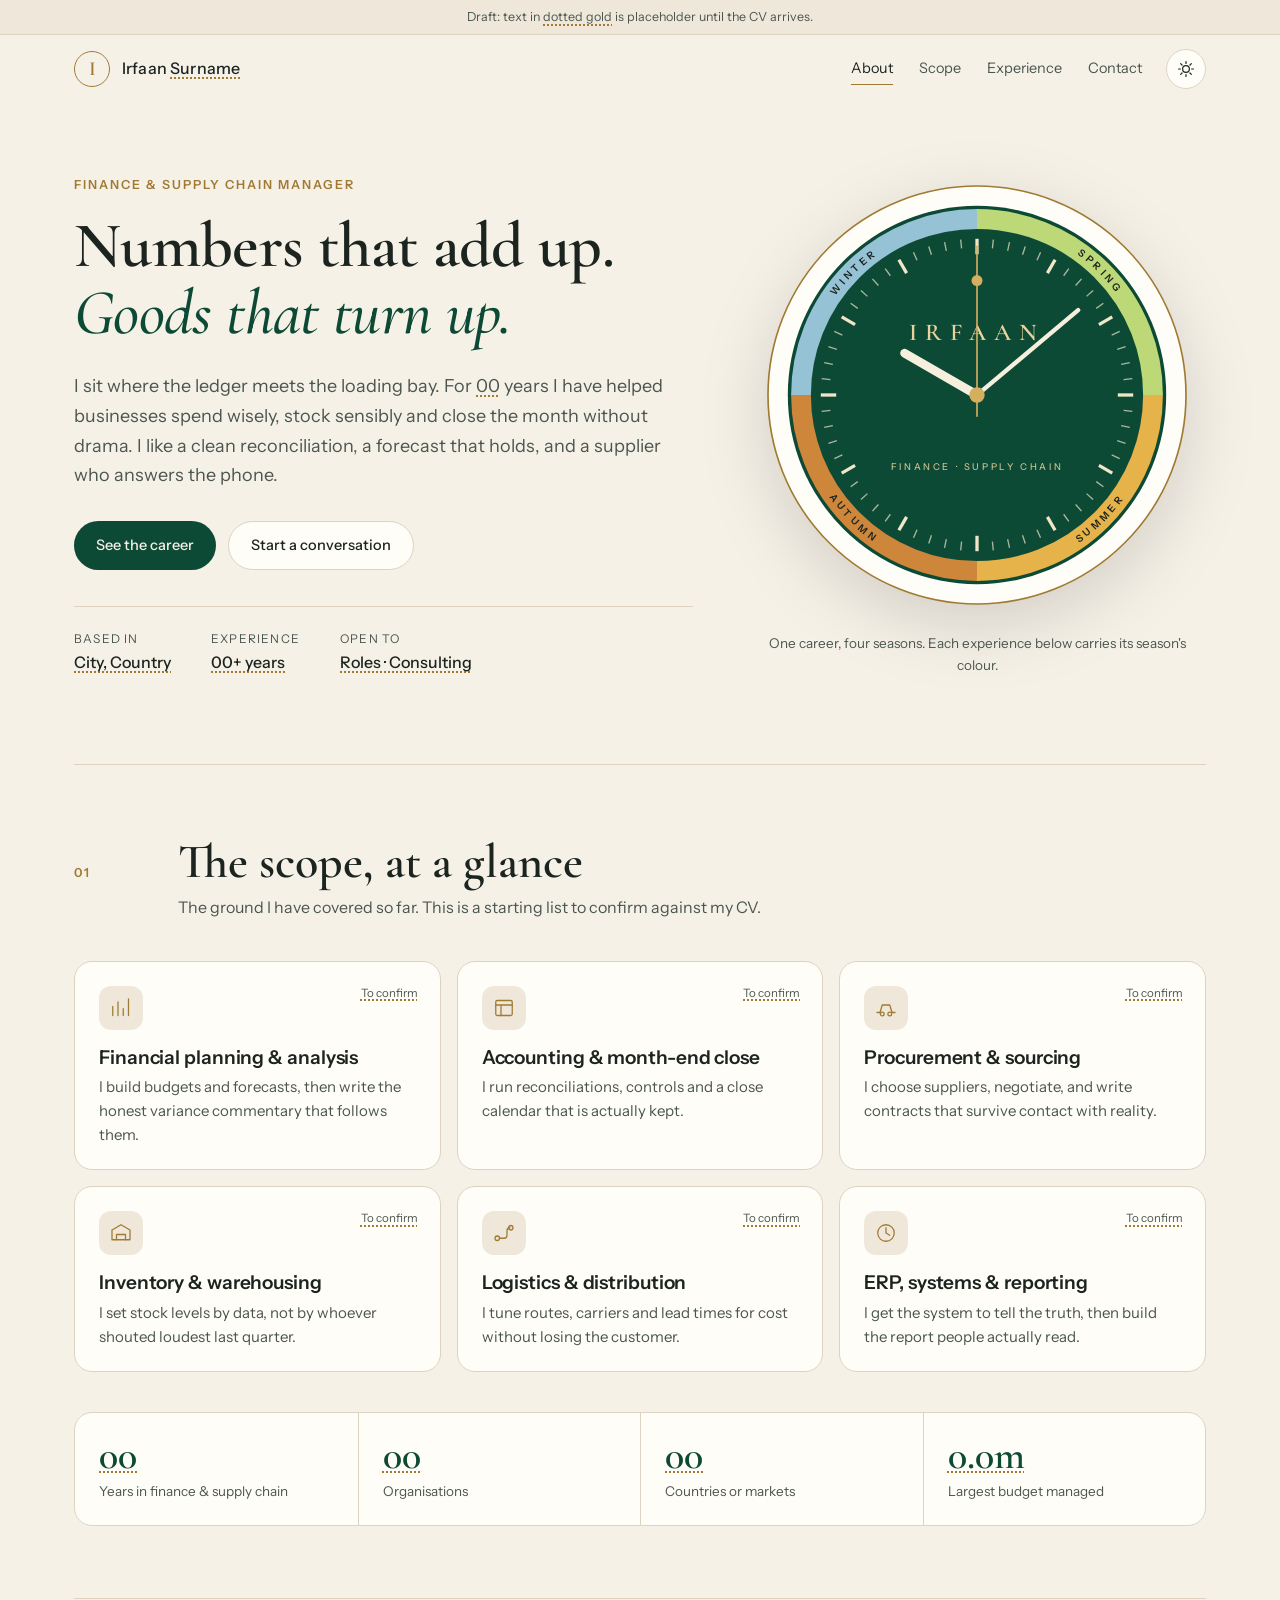
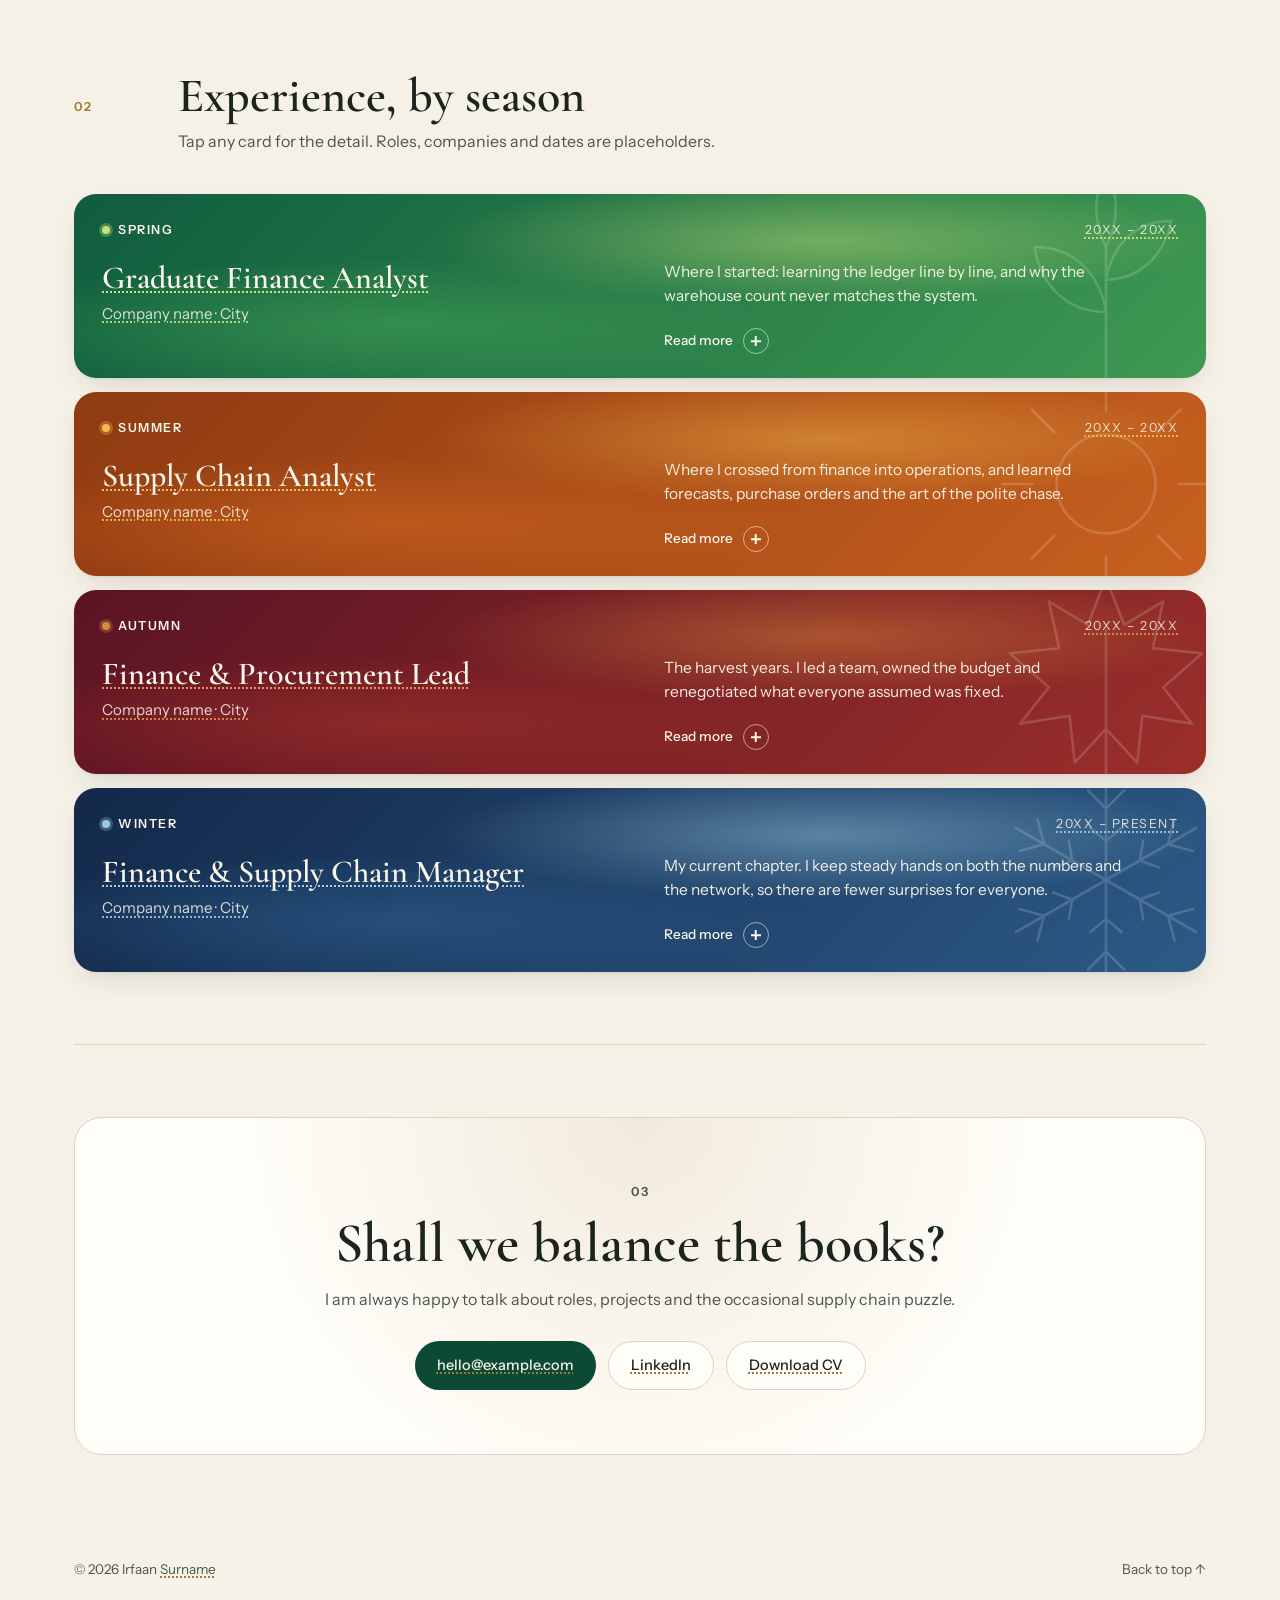
==== index.html @ 520edc2a "Add first design of the portfolio site Static About Me page with a seasonal dial, scope grid, expand" ====
<!doctype html>
<html lang="en">
<head>
  <meta charset="utf-8">
  <meta name="viewport" content="width=device-width, initial-scale=1">
  <title>Irfaan · Finance &amp; Supply Chain</title>
  <meta name="description" content="Irfaan, Finance and Supply Chain Manager. Career, scope and selected experience.">
  <link rel="icon" href="assets/favicon.svg" type="image/svg+xml">
  <link rel="preconnect" href="https://fonts.googleapis.com">
  <link rel="preconnect" href="https://fonts.gstatic.com" crossorigin>
  <link href="https://fonts.googleapis.com/css2?family=Cormorant+Garamond:ital,wght@0,500;0,600;1,500&family=Instrument+Sans:wght@400;500;600&display=swap" rel="stylesheet">
  <link rel="stylesheet" href="styles.css">
  <script>
    // Set theme before paint to avoid a flash.
    (function () {
      try {
        var t = localStorage.getItem('theme');
        if (t === 'light' || t === 'dark') document.documentElement.setAttribute('data-theme', t);
      } catch (e) {}
    })();
  </script>
</head>
<body>
  <div class="draft-bar" role="note">
    Draft: text in <mark class="ph">dotted gold</mark> is placeholder until the CV arrives.
  </div>

  <header class="site-header">
    <a class="monogram" href="#top" aria-label="Back to top">
      <span class="monogram-mark">I</span>
      <span class="monogram-name">Irfaan <mark class="ph">Surname</mark></span>
    </a>
    <nav class="nav" aria-label="Sections">
      <a href="#about">About</a>
      <a href="#scope">Scope</a>
      <a href="#experience">Experience</a>
      <a href="#contact">Contact</a>
    </nav>
    <button class="theme-toggle" type="button" aria-label="Switch colour theme">
      <svg class="icon-sun" viewBox="0 0 24 24" aria-hidden="true"><circle cx="12" cy="12" r="4.5"/><g stroke-linecap="round"><path d="M12 2v2.5M12 19.5V22M2 12h2.5M19.5 12H22M4.9 4.9l1.8 1.8M17.3 17.3l1.8 1.8M4.9 19.1l1.8-1.8M17.3 6.7l1.8-1.8"/></g></svg>
      <svg class="icon-moon" viewBox="0 0 24 24" aria-hidden="true"><path d="M20 14.5A8 8 0 0 1 9.5 4a8 8 0 1 0 10.5 10.5Z"/></svg>
    </button>
  </header>

  <main id="top">
    <!-- ABOUT -->
    <section class="hero" id="about">
      <div class="hero-copy reveal">
        <p class="eyebrow">Finance &amp; Supply Chain Manager</p>
        <h1 class="display">Numbers that add up.<br><em>Goods that turn up.</em></h1>

        <p class="lede">
          I sit where the ledger meets the loading bay. For <mark class="ph">00</mark> years I have
          helped businesses spend wisely, stock sensibly and close the month without drama.
          I like a clean reconciliation, a forecast that holds, and a supplier who answers the phone.
        </p>

        <div class="hero-actions">
          <a class="btn btn-solid" href="#experience">See the career</a>
          <a class="btn btn-line" href="#contact">Start a conversation</a>
        </div>

        <dl class="facts">
          <div><dt>Based in</dt><dd><mark class="ph">City, Country</mark></dd></div>
          <div><dt>Experience</dt><dd><mark class="ph">00+ years</mark></dd></div>
          <div><dt>Open to</dt><dd><mark class="ph">Roles · Consulting</mark></dd></div>
        </dl>
      </div>

      <figure class="dial reveal" aria-label="A career in four seasons">
        <svg viewBox="0 0 400 400" role="img" aria-hidden="true">
          <defs>
            <path id="ring-top" d="M40,200 A160,160 0 0 1 360,200"/>
            <path id="ring-bottom" d="M40,200 A160,160 0 0 0 360,200"/>
          </defs>
          <circle class="dial-bezel" cx="200" cy="200" r="190"/>
          <circle class="dial-face" cx="200" cy="200" r="172"/>
          <!-- seasonal arcs -->
          <path class="arc arc-spring" d="M200 40 A160 160 0 0 1 360 200"/>
          <path class="arc arc-summer" d="M360 200 A160 160 0 0 1 200 360"/>
          <path class="arc arc-autumn" d="M200 360 A160 160 0 0 1 40 200"/>
          <path class="arc arc-winter" d="M40 200 A160 160 0 0 1 200 40"/>
          <g class="ticks"></g>
          <text class="dial-word" dy="3"><textPath href="#ring-top" startOffset="25%" text-anchor="middle">WINTER</textPath></text>
          <text class="dial-word" dy="3"><textPath href="#ring-top" startOffset="75%" text-anchor="middle">SPRING</textPath></text>
          <text class="dial-word" dy="3"><textPath href="#ring-bottom" startOffset="25%" text-anchor="middle">AUTUMN</textPath></text>
          <text class="dial-word" dy="3"><textPath href="#ring-bottom" startOffset="75%" text-anchor="middle">SUMMER</textPath></text>
          <text class="dial-brand" x="200" y="150" text-anchor="middle">IRFAAN</text>
          <text class="dial-sub" x="200" y="268" text-anchor="middle">FINANCE · SUPPLY CHAIN</text>
          <g class="hand hand-hour"><rect x="196" y="120" width="8" height="86" rx="4"/></g>
          <g class="hand hand-minute"><rect x="198" y="78" width="4" height="128" rx="2"/></g>
          <g class="hand hand-second"><rect x="199.25" y="64" width="1.5" height="156" rx=".75"/><circle cx="200" cy="96" r="5"/></g>
          <circle class="dial-pin" cx="200" cy="200" r="7"/>
        </svg>
        <figcaption>One career, four seasons. Each experience below carries its season's colour.</figcaption>
      </figure>
    </section>

    <!-- SCOPE -->
    <section class="section" id="scope">
      <header class="section-head reveal">
        <p class="section-num">01</p>
        <h2>The scope, at a glance</h2>
        <p class="section-note">The ground I have covered so far. This is a starting list to confirm against my CV.</p>
      </header>

      <ul class="scope-grid">
        <li class="scope reveal">
          <span class="scope-icon" aria-hidden="true">
            <svg viewBox="0 0 32 32"><path d="M5 26V14M12 26V8M19 26v-9M26 26V4"/></svg>
          </span>
          <h3>Financial planning &amp; analysis</h3>
          <p>I build budgets and forecasts, then write the honest variance commentary that follows them.</p>
          <span class="scope-tag"><mark class="ph">To confirm</mark></span>
        </li>
        <li class="scope reveal">
          <span class="scope-icon" aria-hidden="true">
            <svg viewBox="0 0 32 32"><rect x="5" y="6" width="22" height="20" rx="2"/><path d="M5 12h22M12 12v14"/></svg>
          </span>
          <h3>Accounting &amp; month-end close</h3>
          <p>I run reconciliations, controls and a close calendar that is actually kept.</p>
          <span class="scope-tag"><mark class="ph">To confirm</mark></span>
        </li>
        <li class="scope reveal">
          <span class="scope-icon" aria-hidden="true">
            <svg viewBox="0 0 32 32"><path d="M4 22h4l3-10h10l3 10h4"/><circle cx="11" cy="24" r="2.5"/><circle cx="21" cy="24" r="2.5"/></svg>
          </span>
          <h3>Procurement &amp; sourcing</h3>
          <p>I choose suppliers, negotiate, and write contracts that survive contact with reality.</p>
          <span class="scope-tag"><mark class="ph">To confirm</mark></span>
        </li>
        <li class="scope reveal">
          <span class="scope-icon" aria-hidden="true">
            <svg viewBox="0 0 32 32"><path d="M4 12l12-7 12 7v13H4z"/><path d="M10 25v-7h12v7"/></svg>
          </span>
          <h3>Inventory &amp; warehousing</h3>
          <p>I set stock levels by data, not by whoever shouted loudest last quarter.</p>
          <span class="scope-tag"><mark class="ph">To confirm</mark></span>
        </li>
        <li class="scope reveal">
          <span class="scope-icon" aria-hidden="true">
            <svg viewBox="0 0 32 32"><circle cx="7" cy="23" r="3"/><circle cx="25" cy="9" r="3"/><path d="M10 23h6a4 4 0 0 0 4-4v-6a4 4 0 0 1 4-4"/></svg>
          </span>
          <h3>Logistics &amp; distribution</h3>
          <p>I tune routes, carriers and lead times for cost without losing the customer.</p>
          <span class="scope-tag"><mark class="ph">To confirm</mark></span>
        </li>
        <li class="scope reveal">
          <span class="scope-icon" aria-hidden="true">
            <svg viewBox="0 0 32 32"><circle cx="16" cy="16" r="11"/><path d="M16 9v7l5 3"/></svg>
          </span>
          <h3>ERP, systems &amp; reporting</h3>
          <p>I get the system to tell the truth, then build the report people actually read.</p>
          <span class="scope-tag"><mark class="ph">To confirm</mark></span>
        </li>
      </ul>

      <dl class="tally reveal">
        <div><dt><mark class="ph">00</mark></dt><dd>Years in finance &amp; supply chain</dd></div>
        <div><dt><mark class="ph">00</mark></dt><dd>Organisations</dd></div>
        <div><dt><mark class="ph">00</mark></dt><dd>Countries or markets</dd></div>
        <div><dt><mark class="ph">0.0m</mark></dt><dd>Largest budget managed</dd></div>
      </dl>
    </section>

    <!-- EXPERIENCE -->
    <section class="section" id="experience">
      <header class="section-head reveal">
        <p class="section-num">02</p>
        <h2>Experience, by season</h2>
        <p class="section-note">Tap any card for the detail. Roles, companies and dates are placeholders.</p>
      </header>

      <div class="exp-grid">

        <article class="exp reveal" data-season="spring">
          <button class="exp-toggle" type="button" aria-expanded="false" aria-controls="exp-1-detail">
            <span class="exp-meta"><span class="exp-season">Spring</span><span class="exp-dates"><mark class="ph">20XX – 20XX</mark></span></span>
            <span class="exp-role"><mark class="ph">Graduate Finance Analyst</mark></span>
            <span class="exp-org"><mark class="ph">Company name · City</mark></span>
            <span class="exp-summary">Where I started: learning the ledger line by line, and why the warehouse count never matches the system.</span>
            <span class="exp-more" aria-hidden="true"><span class="exp-more-text">Read more</span><span class="plus"></span></span>
          </button>
          <div class="exp-detail" id="exp-1-detail" role="region">
            <div class="exp-detail-inner">
              <div class="exp-cols">
                <div>
                  <h4>What the role covered</h4>
                  <ul>
                    <li><mark class="ph">Responsibility one, in a single clear line.</mark></li>
                    <li><mark class="ph">Responsibility two, in a single clear line.</mark></li>
                    <li><mark class="ph">Responsibility three, in a single clear line.</mark></li>
                  </ul>
                </div>
                <div>
                  <h4>What changed because of it</h4>
                  <ul class="results">
                    <li><strong><mark class="ph">00%</mark></strong> <mark class="ph">measurable result</mark></li>
                    <li><strong><mark class="ph">0 days</mark></strong> <mark class="ph">measurable result</mark></li>
                  </ul>
                </div>
              </div>
              <p class="exp-tools"><span>Tools</span> <mark class="ph">Excel · ERP · …</mark></p>
            </div>
          </div>
        </article>

        <article class="exp reveal" data-season="summer">
          <button class="exp-toggle" type="button" aria-expanded="false" aria-controls="exp-2-detail">
            <span class="exp-meta"><span class="exp-season">Summer</span><span class="exp-dates"><mark class="ph">20XX – 20XX</mark></span></span>
            <span class="exp-role"><mark class="ph">Supply Chain Analyst</mark></span>
            <span class="exp-org"><mark class="ph">Company name · City</mark></span>
            <span class="exp-summary">Where I crossed from finance into operations, and learned forecasts, purchase orders and the art of the polite chase.</span>
            <span class="exp-more" aria-hidden="true"><span class="exp-more-text">Read more</span><span class="plus"></span></span>
          </button>
          <div class="exp-detail" id="exp-2-detail" role="region">
            <div class="exp-detail-inner">
              <div class="exp-cols">
                <div>
                  <h4>What the role covered</h4>
                  <ul>
                    <li><mark class="ph">Responsibility one, in a single clear line.</mark></li>
                    <li><mark class="ph">Responsibility two, in a single clear line.</mark></li>
                    <li><mark class="ph">Responsibility three, in a single clear line.</mark></li>
                  </ul>
                </div>
                <div>
                  <h4>What changed because of it</h4>
                  <ul class="results">
                    <li><strong><mark class="ph">00%</mark></strong> <mark class="ph">measurable result</mark></li>
                    <li><strong><mark class="ph">0.0m</mark></strong> <mark class="ph">measurable result</mark></li>
                  </ul>
                </div>
              </div>
              <p class="exp-tools"><span>Tools</span> <mark class="ph">ERP · Planning tool · …</mark></p>
            </div>
          </div>
        </article>

        <article class="exp reveal" data-season="autumn">
          <button class="exp-toggle" type="button" aria-expanded="false" aria-controls="exp-3-detail">
            <span class="exp-meta"><span class="exp-season">Autumn</span><span class="exp-dates"><mark class="ph">20XX – 20XX</mark></span></span>
            <span class="exp-role"><mark class="ph">Finance &amp; Procurement Lead</mark></span>
            <span class="exp-org"><mark class="ph">Company name · City</mark></span>
            <span class="exp-summary">The harvest years. I led a team, owned the budget and renegotiated what everyone assumed was fixed.</span>
            <span class="exp-more" aria-hidden="true"><span class="exp-more-text">Read more</span><span class="plus"></span></span>
          </button>
          <div class="exp-detail" id="exp-3-detail" role="region">
            <div class="exp-detail-inner">
              <div class="exp-cols">
                <div>
                  <h4>What the role covered</h4>
                  <ul>
                    <li><mark class="ph">Responsibility one, in a single clear line.</mark></li>
                    <li><mark class="ph">Responsibility two, in a single clear line.</mark></li>
                    <li><mark class="ph">Responsibility three, in a single clear line.</mark></li>
                  </ul>
                </div>
                <div>
                  <h4>What changed because of it</h4>
                  <ul class="results">
                    <li><strong><mark class="ph">00%</mark></strong> <mark class="ph">measurable result</mark></li>
                    <li><strong><mark class="ph">00</mark></strong> <mark class="ph">measurable result</mark></li>
                  </ul>
                </div>
              </div>
              <p class="exp-tools"><span>Tools</span> <mark class="ph">ERP · BI tool · …</mark></p>
            </div>
          </div>
        </article>

        <article class="exp reveal" data-season="winter">
          <button class="exp-toggle" type="button" aria-expanded="false" aria-controls="exp-4-detail">
            <span class="exp-meta"><span class="exp-season">Winter</span><span class="exp-dates"><mark class="ph">20XX – Present</mark></span></span>
            <span class="exp-role"><mark class="ph">Finance &amp; Supply Chain Manager</mark></span>
            <span class="exp-org"><mark class="ph">Company name · City</mark></span>
            <span class="exp-summary">My current chapter. I keep steady hands on both the numbers and the network, so there are fewer surprises for everyone.</span>
            <span class="exp-more" aria-hidden="true"><span class="exp-more-text">Read more</span><span class="plus"></span></span>
          </button>
          <div class="exp-detail" id="exp-4-detail" role="region">
            <div class="exp-detail-inner">
              <div class="exp-cols">
                <div>
                  <h4>What the role covers</h4>
                  <ul>
                    <li><mark class="ph">Responsibility one, in a single clear line.</mark></li>
                    <li><mark class="ph">Responsibility two, in a single clear line.</mark></li>
                    <li><mark class="ph">Responsibility three, in a single clear line.</mark></li>
                  </ul>
                </div>
                <div>
                  <h4>What has changed so far</h4>
                  <ul class="results">
                    <li><strong><mark class="ph">00%</mark></strong> <mark class="ph">measurable result</mark></li>
                    <li><strong><mark class="ph">0.0m</mark></strong> <mark class="ph">measurable result</mark></li>
                  </ul>
                </div>
              </div>
              <p class="exp-tools"><span>Tools</span> <mark class="ph">ERP · Planning · BI · …</mark></p>
            </div>
          </div>
        </article>

      </div>
    </section>

    <!-- CONTACT -->
    <section class="section contact" id="contact">
      <div class="contact-card reveal">
        <p class="section-num">03</p>
        <h2>Shall we balance the books?</h2>
        <p>I am always happy to talk about roles, projects and the occasional supply chain puzzle.</p>
        <div class="contact-links">
          <a class="btn btn-solid" href="mailto:hello@example.com"><mark class="ph">hello@example.com</mark></a>
          <a class="btn btn-line" href="#" rel="noopener"><mark class="ph">LinkedIn</mark></a>
          <a class="btn btn-line" href="#"><mark class="ph">Download CV</mark></a>
        </div>
      </div>
    </section>
  </main>

  <footer class="site-footer">
    <span>© <span id="year">2026</span> Irfaan <mark class="ph">Surname</mark></span>
    <a href="#top">Back to top ↑</a>
  </footer>

  <script src="script.js" defer></script>
</body>
</html>
---- styles.css ----
/* ==========================================================
   Palette: crown green, champagne gold, ivory, charcoal.
   Seasonal accents carry each experience card.
   ========================================================== */
:root {
  --bg: #f6f1e7;
  --bg-2: #efe8da;
  --surface: #fffdf8;
  --ink: #1c2420;
  --ink-soft: #4b5650;
  --line: #ddd3c0;
  --green: #0c4a36;
  --green-ink: #f6f1e7;
  --gold: #a07a32;
  --gold-soft: #e7d6a8;
  --ph: #a07a32;
  --shadow: 0 1px 2px rgba(28, 36, 32, .06), 0 12px 32px -12px rgba(28, 36, 32, .18);

  --spring-a: #0f5c3f; --spring-b: #3f9a52; --spring-c: #c7e07a;
  --summer-a: #8f3a12; --summer-b: #c8611f; --summer-c: #f2b84b;
  --autumn-a: #5a1424; --autumn-b: #9b2f2a; --autumn-c: #d98a3a;
  --winter-a: #13284a; --winter-b: #2c5a86; --winter-c: #9cc9de;

  --serif: "Cormorant Garamond", "Iowan Old Style", Georgia, serif;
  --sans: "Instrument Sans", "Segoe UI", system-ui, sans-serif;
  --radius: 18px;
  --wrap: 1180px;
  color-scheme: light;
}

@media (prefers-color-scheme: dark) {
  :root:not([data-theme="light"]) {
    --bg: #0d1411; --bg-2: #121b17; --surface: #16211c;
    --ink: #ece5d5; --ink-soft: #a9b2a9; --line: #2a3832;
    --green: #c9a45c; --green-ink: #0d1411;
    --gold: #d2b06a; --gold-soft: #3a3322; --ph: #d2b06a;
    --shadow: 0 1px 2px rgba(0,0,0,.3), 0 18px 40px -16px rgba(0,0,0,.6);
    color-scheme: dark;
  }
}
:root[data-theme="dark"] {
  --bg: #0d1411; --bg-2: #121b17; --surface: #16211c;
  --ink: #ece5d5; --ink-soft: #a9b2a9; --line: #2a3832;
  --green: #c9a45c; --green-ink: #0d1411;
  --gold: #d2b06a; --gold-soft: #3a3322; --ph: #d2b06a;
  --shadow: 0 1px 2px rgba(0,0,0,.3), 0 18px 40px -16px rgba(0,0,0,.6);
  color-scheme: dark;
}

/* ---------- base ---------- */
*, *::before, *::after { box-sizing: border-box; }
html { scroll-behavior: smooth; scroll-padding-top: 84px; }
body {
  margin: 0;
  background: var(--bg);
  color: var(--ink);
  font: 400 16px/1.6 var(--sans);
  -webkit-font-smoothing: antialiased;
  transition: background-color .4s ease, color .4s ease;
}
h1, h2, h3, h4 { margin: 0; font-weight: 600; }
p { margin: 0; }
a { color: inherit; }
ul { margin: 0; padding: 0; list-style: none; }
img, svg { display: block; }
button { font: inherit; color: inherit; }
:focus-visible { outline: 2px solid var(--gold); outline-offset: 3px; border-radius: 6px; }

mark.ph {
  background: none;
  color: inherit;
  text-decoration: underline dotted var(--ph);
  text-decoration-thickness: 1.5px;
  text-underline-offset: 3px;
}

.draft-bar {
  font-size: 12.5px;
  text-align: center;
  padding: 7px 16px;
  background: var(--bg-2);
  color: var(--ink-soft);
  border-bottom: 1px solid var(--line);
}

/* ---------- header ---------- */
.site-header {
  position: sticky; top: 0; z-index: 20;
  display: flex; align-items: center; gap: 24px;
  max-width: var(--wrap); margin: 0 auto;
  padding: 14px 24px;
  background: color-mix(in srgb, var(--bg) 86%, transparent);
  backdrop-filter: blur(10px);
  -webkit-backdrop-filter: blur(10px);
}
.monogram { display: flex; align-items: center; gap: 12px; text-decoration: none; margin-right: auto; }
.monogram-mark {
  width: 36px; height: 36px; border-radius: 50%;
  display: grid; place-items: center;
  border: 1px solid var(--gold);
  color: var(--gold);
  font: 600 20px/1 var(--serif);
}
.monogram-name { font-weight: 500; letter-spacing: .01em; }
.nav { display: flex; gap: 26px; font-size: 14.5px; }
.nav a { text-decoration: none; color: var(--ink-soft); position: relative; padding: 4px 0; }
.nav a::after {
  content: ""; position: absolute; left: 0; right: 0; bottom: 0; height: 1px;
  background: var(--gold); transform: scaleX(0); transform-origin: left; transition: transform .3s ease;
}
.nav a:hover { color: var(--ink); }
.nav a:hover::after, .nav a.active::after { transform: scaleX(1); }
.nav a.active { color: var(--ink); }

.theme-toggle {
  width: 40px; height: 40px; border-radius: 50%;
  border: 1px solid var(--line); background: var(--surface);
  display: grid; place-items: center; cursor: pointer;
  transition: border-color .2s;
}
.theme-toggle:hover { border-color: var(--gold); }
.theme-toggle svg { width: 18px; height: 18px; fill: none; stroke: var(--ink); stroke-width: 1.6; }
.theme-toggle .icon-moon { display: none; }
:root[data-theme="dark"] .theme-toggle .icon-sun { display: none; }
:root[data-theme="dark"] .theme-toggle .icon-moon { display: block; }
@media (prefers-color-scheme: dark) {
  :root:not([data-theme="light"]) .theme-toggle .icon-sun { display: none; }
  :root:not([data-theme="light"]) .theme-toggle .icon-moon { display: block; }
}

/* ---------- hero ---------- */
main { max-width: var(--wrap); margin: 0 auto; padding: 0 24px; }
.hero {
  display: grid; grid-template-columns: 1.15fr .85fr; gap: 56px; align-items: center;
  padding: 72px 0 88px;
}
.eyebrow, .section-num {
  font-size: 12.5px; font-weight: 600; letter-spacing: .16em; text-transform: uppercase; color: var(--gold);
}
.display {
  font: 600 clamp(40px, 5vw, 68px)/1.04 var(--serif);
  letter-spacing: -.01em;
  margin: 18px 0 26px;
}
.display em { font-style: italic; font-weight: 500; color: var(--green); }
.lede { font-size: 18px; line-height: 1.65; color: var(--ink-soft); max-width: 56ch; }

.hero-actions { display: flex; flex-wrap: wrap; gap: 12px; margin: 30px 0 36px; }
.btn {
  display: inline-flex; align-items: center; gap: 8px;
  padding: 12px 22px; border-radius: 999px;
  font-size: 14.5px; font-weight: 500; text-decoration: none;
  transition: transform .2s ease, background-color .2s, border-color .2s, color .2s;
}
.btn:hover { transform: translateY(-1px); }
.btn-solid { background: var(--green); color: var(--green-ink); }
.btn-line { border: 1px solid var(--line); background: var(--surface); }
.btn-line:hover { border-color: var(--gold); }

.facts { display: grid; grid-template-columns: repeat(3, auto); justify-content: start; gap: 8px 40px; margin: 0; padding-top: 22px; border-top: 1px solid var(--line); }
.facts dt { font-size: 12px; letter-spacing: .1em; text-transform: uppercase; color: var(--ink-soft); }
.facts dd { margin: 2px 0 0; font-weight: 500; }

/* ---------- the dial ---------- */
.dial { margin: 0; }
.dial svg { width: 100%; max-width: 440px; margin: 0 auto; overflow: visible; }
.dial-bezel { fill: var(--surface); stroke: var(--gold); stroke-width: 1.5; filter: drop-shadow(0 18px 30px rgba(0,0,0,.14)); }
.dial-face { fill: var(--green); }
:root[data-theme="dark"] .dial-face { fill: #0f2a20; }
@media (prefers-color-scheme: dark) { :root:not([data-theme="light"]) .dial-face { fill: #0f2a20; } }
.arc { fill: none; stroke-width: 18; stroke-linecap: butt; opacity: .95; }
.arc-spring { stroke: var(--spring-c); }
.arc-summer { stroke: var(--summer-c); }
.arc-autumn { stroke: var(--autumn-c); }
.arc-winter { stroke: var(--winter-c); }
.ticks line { stroke: #f1e6c8; stroke-width: 1.2; opacity: .7; }
.ticks line.major { stroke-width: 3; opacity: 1; }
.dial-word { fill: #1c2420; font: 600 9px var(--sans); letter-spacing: .34em; }
.dial-brand { fill: #e8d39c; font: 600 22px var(--serif); letter-spacing: .32em; }
.dial-sub { fill: #e8d39c; font: 500 8.5px var(--sans); letter-spacing: .28em; opacity: .85; }
.hand rect { fill: #f6efdd; }
.hand-second rect, .hand-second circle { fill: #d4af5f; }
.dial-pin { fill: #d4af5f; }
.hand { transform-origin: 200px 200px; transform-box: view-box; }
.hand-hour { transform: rotate(-60deg); }
.hand-minute { transform: rotate(50deg); }
.hand-second { animation: sweep 60s linear infinite; }
@keyframes sweep { to { transform: rotate(360deg); } }
.dial figcaption { text-align: center; margin-top: 18px; font-size: 13.5px; color: var(--ink-soft); }

/* ---------- sections ---------- */
.section { padding: 72px 0; border-top: 1px solid var(--line); }
.section-head { display: grid; grid-template-columns: 80px 1fr; gap: 6px 24px; margin-bottom: 40px; align-items: baseline; }
.section-head h2 { font: 600 clamp(32px, 4vw, 48px)/1.08 var(--serif); }
.section-note { grid-column: 2; color: var(--ink-soft); max-width: 60ch; }

/* scope */
.scope-grid { display: grid; grid-template-columns: repeat(3, 1fr); gap: 16px; }
.scope {
  position: relative;
  background: var(--surface); border: 1px solid var(--line); border-radius: var(--radius);
  padding: 24px 24px 22px;
  transition: border-color .25s, transform .25s, box-shadow .25s;
}
.scope:hover { border-color: var(--gold); transform: translateY(-2px); box-shadow: var(--shadow); }
.scope-icon { display: inline-grid; place-items: center; width: 44px; height: 44px; border-radius: 12px; background: var(--bg-2); margin-bottom: 16px; }
.scope-icon svg { width: 24px; height: 24px; fill: none; stroke: var(--gold); stroke-width: 1.7; stroke-linecap: round; stroke-linejoin: round; }
.scope h3 { font: 600 19px/1.25 var(--sans); margin-bottom: 6px; letter-spacing: -.005em; }
.scope p { color: var(--ink-soft); font-size: 15px; }
.scope-tag { position: absolute; top: 22px; right: 22px; font-size: 11.5px; color: var(--ink-soft); }

.tally { display: grid; grid-template-columns: repeat(4, 1fr); margin: 40px 0 0; border: 1px solid var(--line); border-radius: var(--radius); overflow: hidden; background: var(--surface); }
.tally div { padding: 22px 24px; border-left: 1px solid var(--line); }
.tally div:first-child { border-left: 0; }
.tally dt { font: 600 40px/1 var(--serif); color: var(--green); }
.tally dd { margin: 6px 0 0; font-size: 13.5px; color: var(--ink-soft); }

/* ---------- experience cards ---------- */
.exp-grid { display: grid; grid-template-columns: 1fr; gap: 14px; }
.exp {
  --a: var(--spring-a); --b: var(--spring-b); --c: var(--spring-c);
  position: relative; isolation: isolate; overflow: hidden;
  border-radius: 22px;
  color: #fbf6ea;
  background: linear-gradient(135deg, var(--a) 0%, var(--b) 100%);
  box-shadow: var(--shadow);
  transition: transform .35s ease, box-shadow .35s ease;
}
.exp[data-season="summer"] { --a: var(--summer-a); --b: var(--summer-b); --c: var(--summer-c); }
.exp[data-season="autumn"] { --a: var(--autumn-a); --b: var(--autumn-b); --c: var(--autumn-c); }
.exp[data-season="winter"] { --a: var(--winter-a); --b: var(--winter-b); --c: var(--winter-c); }

/* drifting light: slow, low-contrast */
.exp::before {
  content: ""; position: absolute; inset: -40%; z-index: -1;
  background:
    radial-gradient(closest-side, color-mix(in srgb, var(--c) 55%, transparent), transparent 70%) 70% 20% / 55% 55% no-repeat,
    radial-gradient(closest-side, color-mix(in srgb, var(--b) 80%, transparent), transparent 70%) 20% 80% / 60% 60% no-repeat;
  animation: drift 22s ease-in-out infinite alternate;
  opacity: .85;
}
.exp:nth-child(2)::before { animation-duration: 26s; animation-delay: -6s; }
.exp:nth-child(3)::before { animation-duration: 24s; animation-delay: -11s; }
.exp:nth-child(4)::before { animation-duration: 28s; animation-delay: -3s; }
@keyframes drift {
  0%   { transform: translate(0, 0) rotate(0deg); }
  100% { transform: translate(-6%, 5%) rotate(8deg); }
}

/* seasonal motif, very faint */
.exp::after {
  content: ""; position: absolute; right: -30px; top: 50%; margin-top: -130px; width: 260px; height: 260px; z-index: -1;
  background-repeat: no-repeat; background-size: contain; opacity: .16;
  transition: transform .8s ease;
}
.exp[data-season="spring"]::after { background-image: url("assets/motif-spring.svg"); }
.exp[data-season="summer"]::after { background-image: url("assets/motif-summer.svg"); }
.exp[data-season="autumn"]::after { background-image: url("assets/motif-autumn.svg"); }
.exp[data-season="winter"]::after { background-image: url("assets/motif-winter.svg"); }
.exp:hover { transform: translateY(-3px); box-shadow: 0 24px 48px -20px rgba(0,0,0,.4); }
.exp:hover::after { transform: rotate(-8deg) scale(1.05); }

.exp-toggle {
  all: unset; box-sizing: border-box; cursor: pointer;
  display: grid; gap: 6px 48px; width: 100%;
  padding: 26px 28px 24px;
  grid-template-columns: minmax(0, 1fr) minmax(0, 1fr);
  grid-template-areas: "meta meta" "role summary" "org summary" "org more";
  align-items: start;
}
.exp-meta { grid-area: meta; }
.exp-role { grid-area: role; }
.exp-org { grid-area: org; }
.exp-summary { grid-area: summary; }
.exp-more { grid-area: more; }
.exp-toggle:focus-visible { outline: 2px solid #fbf6ea; outline-offset: -6px; border-radius: 18px; }
.exp-meta { display: flex; justify-content: space-between; align-items: center; gap: 12px; font-size: 12.5px; letter-spacing: .12em; text-transform: uppercase; }
.exp-season { display: inline-flex; align-items: center; gap: 8px; font-weight: 600; }
.exp-season::before { content: ""; width: 8px; height: 8px; border-radius: 50%; background: var(--c); box-shadow: 0 0 0 3px color-mix(in srgb, var(--c) 30%, transparent); }
.exp-dates { opacity: .85; }
.exp-role { font: 600 clamp(26px, 2.6vw, 32px)/1.12 var(--serif); margin-top: 14px; }
.exp-org { font-size: 15px; opacity: .85; }
.exp-summary { margin-top: 14px; font-size: 15.5px; line-height: 1.55; max-width: 46ch; opacity: .95; }
.exp mark.ph { text-decoration-color: color-mix(in srgb, var(--c) 90%, white); }
.exp-more { display: inline-flex; align-items: center; gap: 10px; margin-top: 14px; font-size: 13.5px; font-weight: 500; }
.plus { position: relative; width: 26px; height: 26px; border-radius: 50%; border: 1px solid rgba(251,246,234,.55); }
.plus::before, .plus::after { content: ""; position: absolute; left: 50%; top: 50%; width: 10px; height: 1.5px; background: currentColor; transform: translate(-50%, -50%); transition: transform .35s ease; }
.plus::after { transform: translate(-50%, -50%) rotate(90deg); }

.exp-detail { display: grid; grid-template-rows: 0fr; transition: grid-template-rows .45s cubic-bezier(.2,.7,.2,1); }
.exp-detail-inner { overflow: hidden; min-height: 0; padding: 0 28px; }
.exp.open .exp-detail { grid-template-rows: 1fr; }
.exp.open .exp-detail-inner { padding-bottom: 28px; }
.exp.open .plus::after { transform: translate(-50%, -50%) rotate(0deg); }

.exp-cols { display: grid; grid-template-columns: 1fr 1fr; gap: 48px; padding-top: 22px; border-top: 1px solid rgba(251,246,234,.25); }
.exp h4 { font-size: 12px; letter-spacing: .14em; text-transform: uppercase; font-weight: 600; opacity: .8; margin-bottom: 10px; }
.exp-cols ul li { position: relative; padding-left: 18px; margin: 6px 0; font-size: 15px; }
.exp-cols ul li::before { content: ""; position: absolute; left: 0; top: .68em; width: 8px; height: 1.5px; background: var(--c); }
.results li { padding-left: 0 !important; }
.results li::before { display: none; }
.results strong { display: block; font: 600 30px/1.1 var(--serif); }
.exp-tools { margin-top: 20px; font-size: 14px; }
.exp-tools span { font-size: 12px; letter-spacing: .14em; text-transform: uppercase; opacity: .75; margin-right: 8px; }

/* ---------- contact ---------- */
.contact-card {
  text-align: center; padding: 64px 32px; border-radius: 28px;
  background: var(--surface); border: 1px solid var(--line);
  background-image: radial-gradient(circle at 50% 0%, color-mix(in srgb, var(--gold) 14%, transparent), transparent 60%);
}
.contact-card h2 { font: 600 clamp(34px, 4.6vw, 56px)/1.05 var(--serif); margin: 12px 0 14px; }
.contact-card p { color: var(--ink-soft); }
.contact-links { display: flex; flex-wrap: wrap; justify-content: center; gap: 12px; margin-top: 28px; }

.site-footer {
  max-width: var(--wrap); margin: 0 auto; padding: 32px 24px 48px;
  display: flex; justify-content: space-between; gap: 16px;
  font-size: 13.5px; color: var(--ink-soft);
}
.site-footer a { text-decoration: none; }
.site-footer a:hover { color: var(--gold); }

/* ---------- reveal on scroll ---------- */
.js .reveal { opacity: 0; transform: translateY(14px); transition: opacity .7s ease, transform .7s ease; }
.js .reveal.in { opacity: 1; transform: none; }

/* ---------- responsive ---------- */
@media (max-width: 960px) {
  .hero { grid-template-columns: 1fr; gap: 40px; padding: 48px 0 64px; }
  .dial svg { max-width: 340px; }
  .scope-grid { grid-template-columns: repeat(2, 1fr); }
  .tally { grid-template-columns: repeat(2, 1fr); }
  .tally div:nth-child(3) { border-left: 0; }
  .tally div:nth-child(n+3) { border-top: 1px solid var(--line); }
}
@media (max-width: 720px) {
  .display { text-wrap: balance; }
  .nav { display: none; }
  .monogram-name { font-size: 15px; }
  .site-header, main { padding-left: 16px; padding-right: 16px; }
  .section { padding: 56px 0; }
  .section-head { grid-template-columns: 1fr; }
  .section-note { grid-column: 1; }
  .scope-grid, .exp-grid { grid-template-columns: 1fr; }
  .exp-cols { grid-template-columns: 1fr; gap: 20px; }
  .exp-toggle { padding: 22px 20px; grid-template-columns: 1fr; grid-template-areas: "meta" "role" "org" "summary" "more"; }
  .exp-detail-inner { padding: 0 20px; }
  .facts { grid-template-columns: 1fr 1fr; }
  .site-footer { padding-left: 16px; padding-right: 16px; }
}

@media (prefers-reduced-motion: reduce) {
  html { scroll-behavior: auto; }
  *, *::before, *::after { animation: none !important; transition-duration: .01ms !important; }
  .js .reveal { opacity: 1; transform: none; }
}
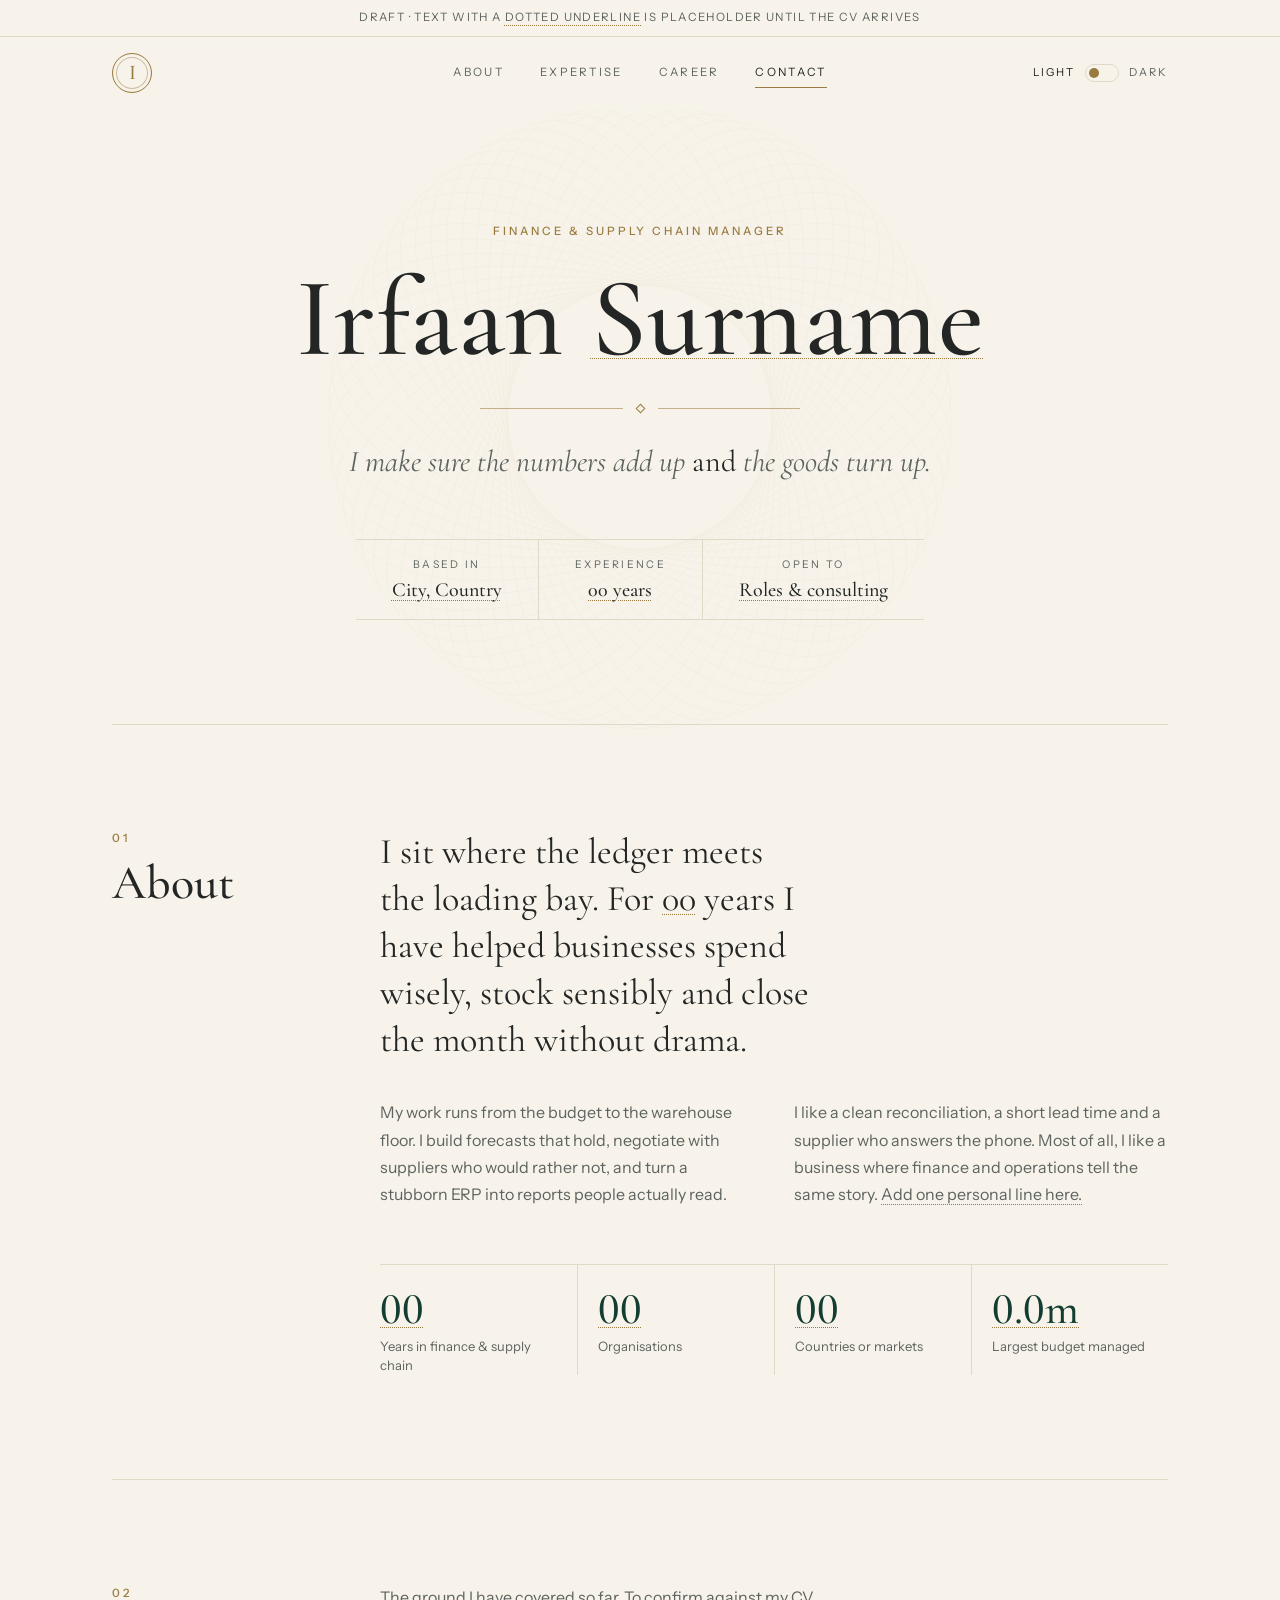
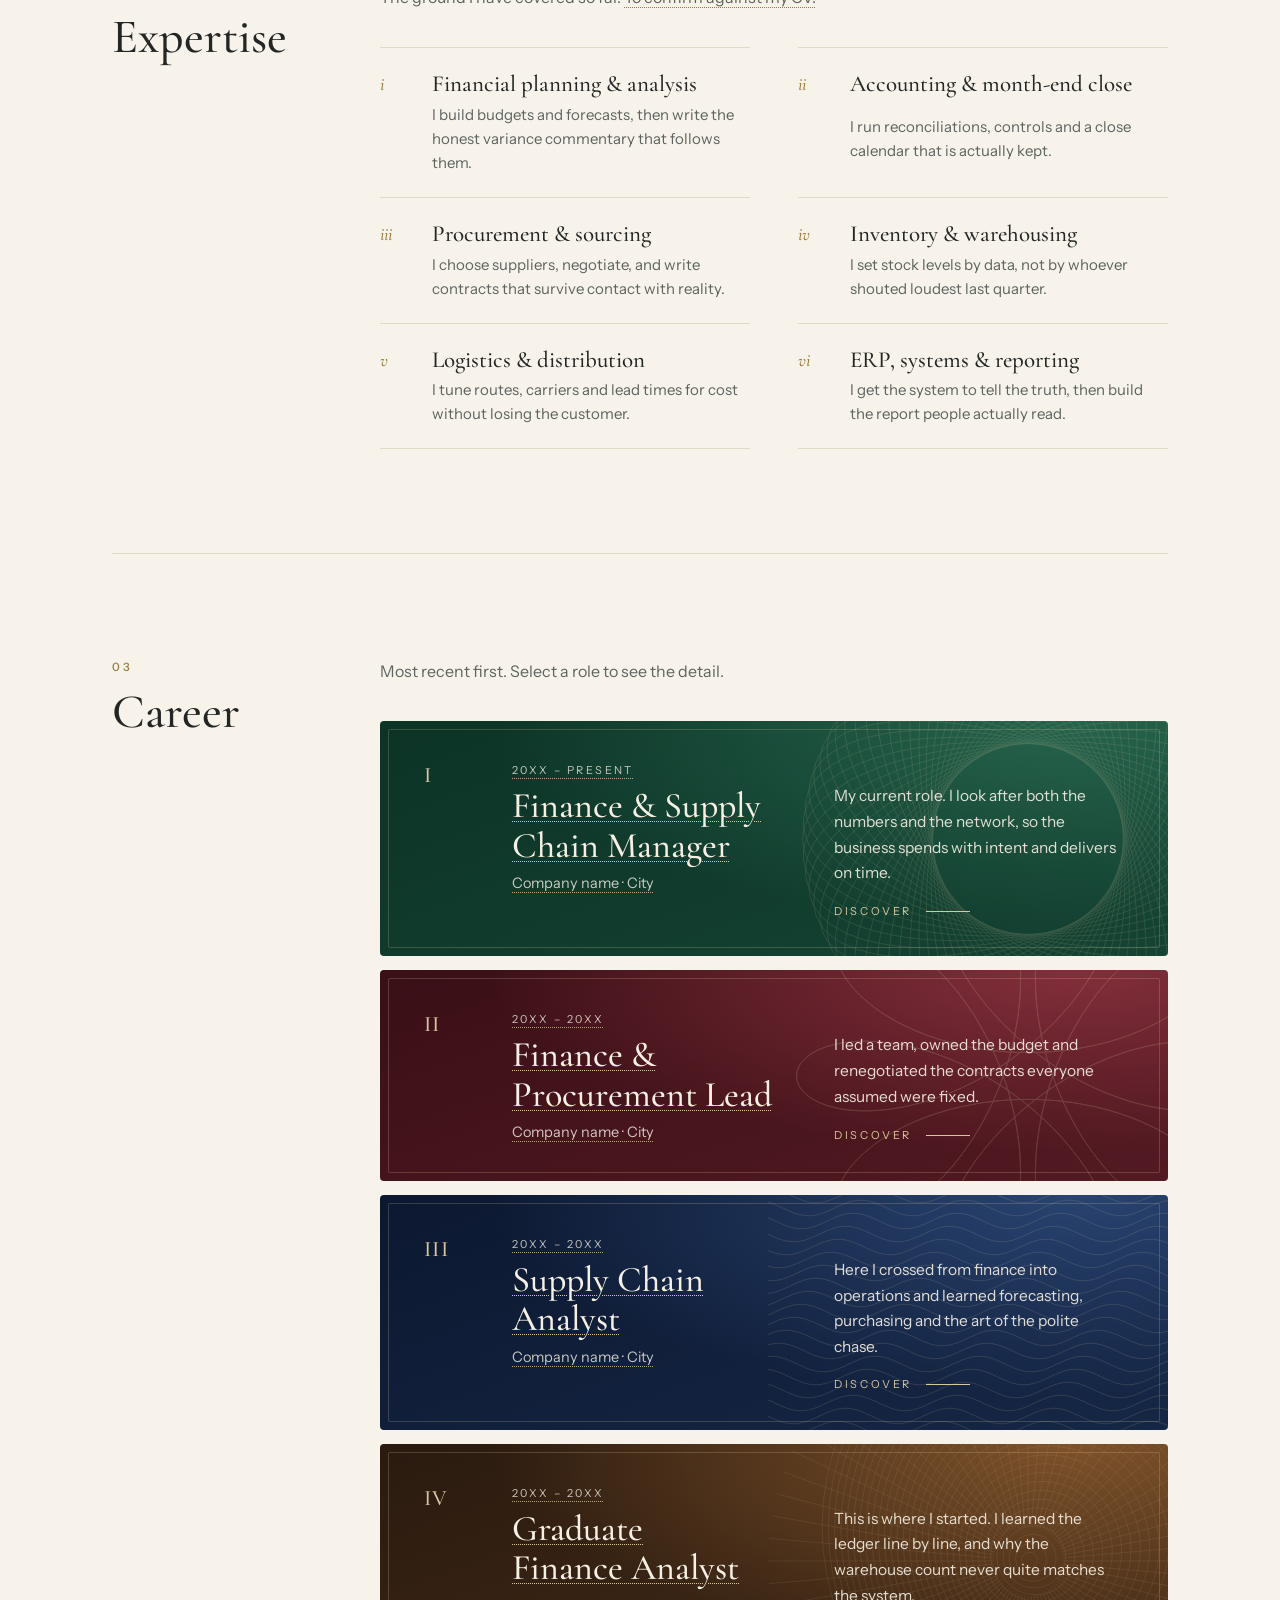
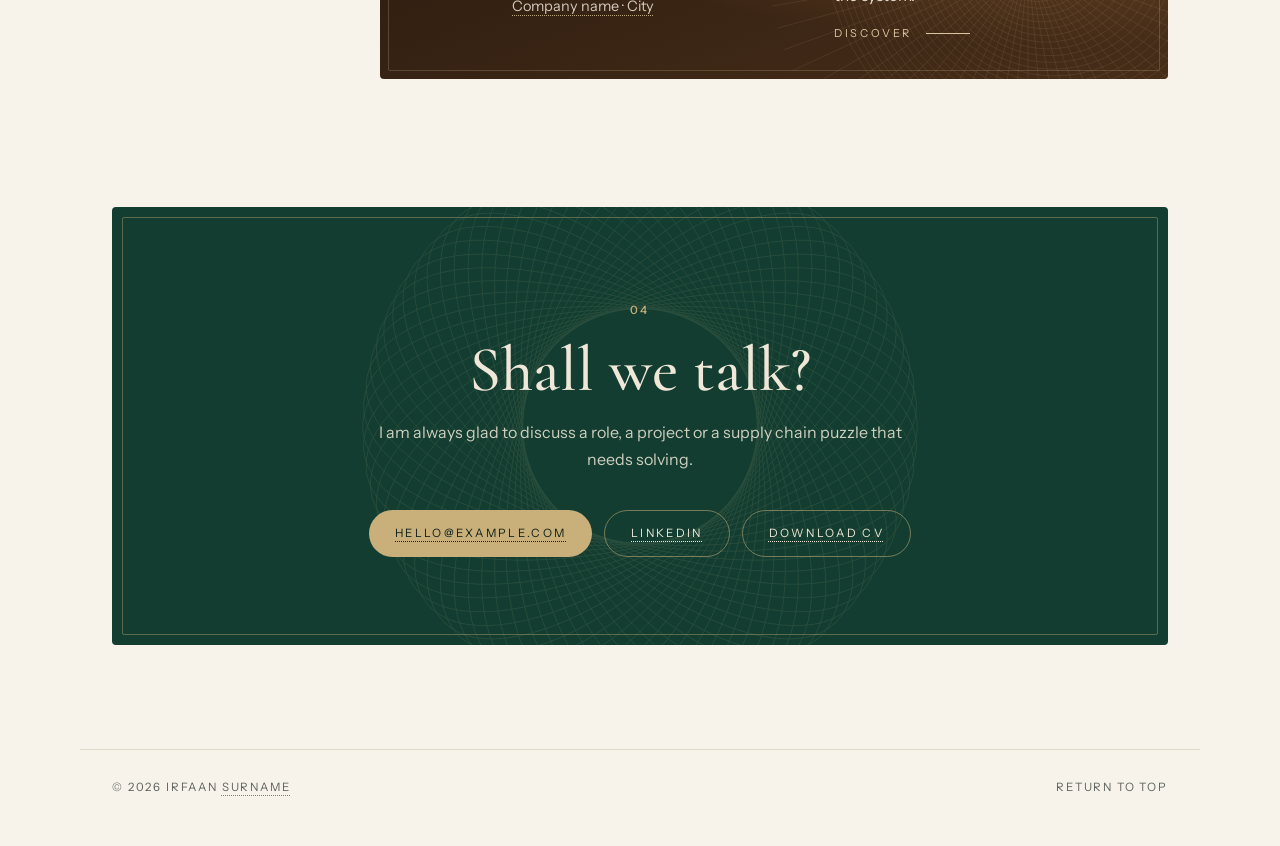
==== commit e3413f24: "Redesign for a quiet luxury hospitality feel Replace the seasonal dial and season cards with a centr" ====
--- a/index.html
+++ b/index.html
@@ -4,14 +4,13 @@
   <meta charset="utf-8">
   <meta name="viewport" content="width=device-width, initial-scale=1">
   <title>Irfaan · Finance &amp; Supply Chain</title>
-  <meta name="description" content="Irfaan, Finance and Supply Chain Manager. Career, scope and selected experience.">
+  <meta name="description" content="Irfaan, Finance and Supply Chain Manager. About, areas of expertise and career.">
   <link rel="icon" href="assets/favicon.svg" type="image/svg+xml">
   <link rel="preconnect" href="https://fonts.googleapis.com">
   <link rel="preconnect" href="https://fonts.gstatic.com" crossorigin>
-  <link href="https://fonts.googleapis.com/css2?family=Cormorant+Garamond:ital,wght@0,500;0,600;1,500&family=Instrument+Sans:wght@400;500;600&display=swap" rel="stylesheet">
+  <link href="https://fonts.googleapis.com/css2?family=Cormorant+Garamond:ital,wght@0,400;0,500;0,600;1,400;1,500&family=Instrument+Sans:wght@400;500;600&display=swap" rel="stylesheet">
   <link rel="stylesheet" href="styles.css">
   <script>
-    // Set theme before paint to avoid a flash.
     (function () {
       try {
         var t = localStorage.getItem('theme');
@@ -22,169 +21,153 @@
 </head>
 <body>
   <div class="draft-bar" role="note">
-    Draft: text in <mark class="ph">dotted gold</mark> is placeholder until the CV arrives.
+    Draft · text with a <mark class="ph">dotted underline</mark> is placeholder until the CV arrives
   </div>
 
   <header class="site-header">
-    <a class="monogram" href="#top" aria-label="Back to top">
-      <span class="monogram-mark">I</span>
-      <span class="monogram-name">Irfaan <mark class="ph">Surname</mark></span>
-    </a>
-    <nav class="nav" aria-label="Sections">
-      <a href="#about">About</a>
-      <a href="#scope">Scope</a>
-      <a href="#experience">Experience</a>
-      <a href="#contact">Contact</a>
-    </nav>
-    <button class="theme-toggle" type="button" aria-label="Switch colour theme">
-      <svg class="icon-sun" viewBox="0 0 24 24" aria-hidden="true"><circle cx="12" cy="12" r="4.5"/><g stroke-linecap="round"><path d="M12 2v2.5M12 19.5V22M2 12h2.5M19.5 12H22M4.9 4.9l1.8 1.8M17.3 17.3l1.8 1.8M4.9 19.1l1.8-1.8M17.3 6.7l1.8-1.8"/></g></svg>
-      <svg class="icon-moon" viewBox="0 0 24 24" aria-hidden="true"><path d="M20 14.5A8 8 0 0 1 9.5 4a8 8 0 1 0 10.5 10.5Z"/></svg>
-    </button>
+    <div class="header-inner">
+      <a class="crest" href="#top" aria-label="Back to top">
+        <span class="crest-mark">I</span>
+      </a>
+      <nav class="nav" aria-label="Sections">
+        <a href="#about">About</a>
+        <a href="#expertise">Expertise</a>
+        <a href="#career">Career</a>
+        <a href="#contact">Contact</a>
+      </nav>
+      <button class="theme-toggle" type="button" aria-label="Switch between light and dark">
+        <span class="theme-toggle-label theme-light">Light</span>
+        <span class="theme-toggle-track" aria-hidden="true"><span class="theme-toggle-dot"></span></span>
+        <span class="theme-toggle-label theme-dark">Dark</span>
+      </button>
+    </div>
   </header>
 
   <main id="top">
+    <!-- HERO -->
+    <section class="hero">
+      <div class="hero-ornament" aria-hidden="true"></div>
+      <p class="eyebrow reveal">Finance &amp; Supply Chain Manager</p>
+      <h1 class="hero-name reveal">Irfaan <mark class="ph">Surname</mark></h1>
+      <div class="rule reveal" aria-hidden="true"><span></span></div>
+      <p class="hero-line reveal">
+        I make sure the numbers add up <em>and</em> the goods turn up.
+      </p>
+      <dl class="facts reveal">
+        <div><dt>Based in</dt><dd><mark class="ph">City, Country</mark></dd></div>
+        <div><dt>Experience</dt><dd><mark class="ph">00 years</mark></dd></div>
+        <div><dt>Open to</dt><dd><mark class="ph">Roles &amp; consulting</mark></dd></div>
+      </dl>
+    </section>
+
     <!-- ABOUT -->
-    <section class="hero" id="about">
-      <div class="hero-copy reveal">
-        <p class="eyebrow">Finance &amp; Supply Chain Manager</p>
-        <h1 class="display">Numbers that add up.<br><em>Goods that turn up.</em></h1>
-
-        <p class="lede">
-          I sit where the ledger meets the loading bay. For <mark class="ph">00</mark> years I have
-          helped businesses spend wisely, stock sensibly and close the month without drama.
-          I like a clean reconciliation, a forecast that holds, and a supplier who answers the phone.
+    <section class="section about" id="about">
+      <header class="section-label reveal">
+        <span class="section-num">01</span>
+        <h2>About</h2>
+      </header>
+      <div class="about-body">
+        <p class="about-lead reveal">
+          I sit where the ledger meets the loading bay. For <mark class="ph">00</mark> years I have helped
+          businesses spend wisely, stock sensibly and close the month without drama.
         </p>
-
-        <div class="hero-actions">
-          <a class="btn btn-solid" href="#experience">See the career</a>
-          <a class="btn btn-line" href="#contact">Start a conversation</a>
-        </div>
-
-        <dl class="facts">
-          <div><dt>Based in</dt><dd><mark class="ph">City, Country</mark></dd></div>
-          <div><dt>Experience</dt><dd><mark class="ph">00+ years</mark></dd></div>
-          <div><dt>Open to</dt><dd><mark class="ph">Roles · Consulting</mark></dd></div>
-        </dl>
-      </div>
-
-      <figure class="dial reveal" aria-label="A career in four seasons">
-        <svg viewBox="0 0 400 400" role="img" aria-hidden="true">
-          <defs>
-            <path id="ring-top" d="M40,200 A160,160 0 0 1 360,200"/>
-            <path id="ring-bottom" d="M40,200 A160,160 0 0 0 360,200"/>
-          </defs>
-          <circle class="dial-bezel" cx="200" cy="200" r="190"/>
-          <circle class="dial-face" cx="200" cy="200" r="172"/>
-          <!-- seasonal arcs -->
-          <path class="arc arc-spring" d="M200 40 A160 160 0 0 1 360 200"/>
-          <path class="arc arc-summer" d="M360 200 A160 160 0 0 1 200 360"/>
-          <path class="arc arc-autumn" d="M200 360 A160 160 0 0 1 40 200"/>
-          <path class="arc arc-winter" d="M40 200 A160 160 0 0 1 200 40"/>
-          <g class="ticks"></g>
-          <text class="dial-word" dy="3"><textPath href="#ring-top" startOffset="25%" text-anchor="middle">WINTER</textPath></text>
-          <text class="dial-word" dy="3"><textPath href="#ring-top" startOffset="75%" text-anchor="middle">SPRING</textPath></text>
-          <text class="dial-word" dy="3"><textPath href="#ring-bottom" startOffset="25%" text-anchor="middle">AUTUMN</textPath></text>
-          <text class="dial-word" dy="3"><textPath href="#ring-bottom" startOffset="75%" text-anchor="middle">SUMMER</textPath></text>
-          <text class="dial-brand" x="200" y="150" text-anchor="middle">IRFAAN</text>
-          <text class="dial-sub" x="200" y="268" text-anchor="middle">FINANCE · SUPPLY CHAIN</text>
-          <g class="hand hand-hour"><rect x="196" y="120" width="8" height="86" rx="4"/></g>
-          <g class="hand hand-minute"><rect x="198" y="78" width="4" height="128" rx="2"/></g>
-          <g class="hand hand-second"><rect x="199.25" y="64" width="1.5" height="156" rx=".75"/><circle cx="200" cy="96" r="5"/></g>
-          <circle class="dial-pin" cx="200" cy="200" r="7"/>
-        </svg>
-        <figcaption>One career, four seasons. Each experience below carries its season's colour.</figcaption>
-      </figure>
-    </section>
-
-    <!-- SCOPE -->
-    <section class="section" id="scope">
-      <header class="section-head reveal">
-        <p class="section-num">01</p>
-        <h2>The scope, at a glance</h2>
-        <p class="section-note">The ground I have covered so far. This is a starting list to confirm against my CV.</p>
+        <div class="about-cols reveal">
+          <p>
+            My work runs from the budget to the warehouse floor. I build forecasts that hold, negotiate with
+            suppliers who would rather not, and turn a stubborn ERP into reports people actually read.
+          </p>
+          <p>
+            I like a clean reconciliation, a short lead time and a supplier who answers the phone. Most of all,
+            I like a business where finance and operations tell the same story.
+            <mark class="ph">Add one personal line here.</mark>
+          </p>
+        </div>
+        <div class="tally reveal">
+          <div><strong><mark class="ph">00</mark></strong><span>Years in finance &amp; supply chain</span></div>
+          <div><strong><mark class="ph">00</mark></strong><span>Organisations</span></div>
+          <div><strong><mark class="ph">00</mark></strong><span>Countries or markets</span></div>
+          <div><strong><mark class="ph">0.0m</mark></strong><span>Largest budget managed</span></div>
+        </div>
+      </div>
+    </section>
+
+    <!-- EXPERTISE -->
+    <section class="section" id="expertise">
+      <header class="section-label reveal">
+        <span class="section-num">02</span>
+        <h2>Expertise</h2>
       </header>
-
-      <ul class="scope-grid">
-        <li class="scope reveal">
-          <span class="scope-icon" aria-hidden="true">
-            <svg viewBox="0 0 32 32"><path d="M5 26V14M12 26V8M19 26v-9M26 26V4"/></svg>
-          </span>
-          <h3>Financial planning &amp; analysis</h3>
-          <p>I build budgets and forecasts, then write the honest variance commentary that follows them.</p>
-          <span class="scope-tag"><mark class="ph">To confirm</mark></span>
-        </li>
-        <li class="scope reveal">
-          <span class="scope-icon" aria-hidden="true">
-            <svg viewBox="0 0 32 32"><rect x="5" y="6" width="22" height="20" rx="2"/><path d="M5 12h22M12 12v14"/></svg>
-          </span>
-          <h3>Accounting &amp; month-end close</h3>
-          <p>I run reconciliations, controls and a close calendar that is actually kept.</p>
-          <span class="scope-tag"><mark class="ph">To confirm</mark></span>
-        </li>
-        <li class="scope reveal">
-          <span class="scope-icon" aria-hidden="true">
-            <svg viewBox="0 0 32 32"><path d="M4 22h4l3-10h10l3 10h4"/><circle cx="11" cy="24" r="2.5"/><circle cx="21" cy="24" r="2.5"/></svg>
-          </span>
-          <h3>Procurement &amp; sourcing</h3>
-          <p>I choose suppliers, negotiate, and write contracts that survive contact with reality.</p>
-          <span class="scope-tag"><mark class="ph">To confirm</mark></span>
-        </li>
-        <li class="scope reveal">
-          <span class="scope-icon" aria-hidden="true">
-            <svg viewBox="0 0 32 32"><path d="M4 12l12-7 12 7v13H4z"/><path d="M10 25v-7h12v7"/></svg>
-          </span>
-          <h3>Inventory &amp; warehousing</h3>
-          <p>I set stock levels by data, not by whoever shouted loudest last quarter.</p>
-          <span class="scope-tag"><mark class="ph">To confirm</mark></span>
-        </li>
-        <li class="scope reveal">
-          <span class="scope-icon" aria-hidden="true">
-            <svg viewBox="0 0 32 32"><circle cx="7" cy="23" r="3"/><circle cx="25" cy="9" r="3"/><path d="M10 23h6a4 4 0 0 0 4-4v-6a4 4 0 0 1 4-4"/></svg>
-          </span>
-          <h3>Logistics &amp; distribution</h3>
-          <p>I tune routes, carriers and lead times for cost without losing the customer.</p>
-          <span class="scope-tag"><mark class="ph">To confirm</mark></span>
-        </li>
-        <li class="scope reveal">
-          <span class="scope-icon" aria-hidden="true">
-            <svg viewBox="0 0 32 32"><circle cx="16" cy="16" r="11"/><path d="M16 9v7l5 3"/></svg>
-          </span>
-          <h3>ERP, systems &amp; reporting</h3>
-          <p>I get the system to tell the truth, then build the report people actually read.</p>
-          <span class="scope-tag"><mark class="ph">To confirm</mark></span>
-        </li>
-      </ul>
-
-      <dl class="tally reveal">
-        <div><dt><mark class="ph">00</mark></dt><dd>Years in finance &amp; supply chain</dd></div>
-        <div><dt><mark class="ph">00</mark></dt><dd>Organisations</dd></div>
-        <div><dt><mark class="ph">00</mark></dt><dd>Countries or markets</dd></div>
-        <div><dt><mark class="ph">0.0m</mark></dt><dd>Largest budget managed</dd></div>
-      </dl>
-    </section>
-
-    <!-- EXPERIENCE -->
-    <section class="section" id="experience">
-      <header class="section-head reveal">
-        <p class="section-num">02</p>
-        <h2>Experience, by season</h2>
-        <p class="section-note">Tap any card for the detail. Roles, companies and dates are placeholders.</p>
+      <div>
+        <p class="section-note reveal">The ground I have covered so far. <mark class="ph">To confirm against my CV.</mark></p>
+        <ol class="menu">
+          <li class="reveal"><span class="menu-num">i</span><h3>Financial planning &amp; analysis</h3><p>I build budgets and forecasts, then write the honest variance commentary that follows them.</p></li>
+          <li class="reveal"><span class="menu-num">ii</span><h3>Accounting &amp; month-end close</h3><p>I run reconciliations, controls and a close calendar that is actually kept.</p></li>
+          <li class="reveal"><span class="menu-num">iii</span><h3>Procurement &amp; sourcing</h3><p>I choose suppliers, negotiate, and write contracts that survive contact with reality.</p></li>
+          <li class="reveal"><span class="menu-num">iv</span><h3>Inventory &amp; warehousing</h3><p>I set stock levels by data, not by whoever shouted loudest last quarter.</p></li>
+          <li class="reveal"><span class="menu-num">v</span><h3>Logistics &amp; distribution</h3><p>I tune routes, carriers and lead times for cost without losing the customer.</p></li>
+          <li class="reveal"><span class="menu-num">vi</span><h3>ERP, systems &amp; reporting</h3><p>I get the system to tell the truth, then build the report people actually read.</p></li>
+        </ol>
+      </div>
+    </section>
+
+    <!-- CAREER -->
+    <section class="section career" id="career">
+      <header class="section-label reveal">
+        <span class="section-num">03</span>
+        <h2>Career</h2>
       </header>
-
-      <div class="exp-grid">
-
-        <article class="exp reveal" data-season="spring">
+      <div>
+        <p class="section-note reveal">Most recent first. Select a role to see the detail.</p>
+        <div class="exp-list">
+        <article class="exp reveal" data-tone="emerald" data-pattern="rosette">
           <button class="exp-toggle" type="button" aria-expanded="false" aria-controls="exp-1-detail">
-            <span class="exp-meta"><span class="exp-season">Spring</span><span class="exp-dates"><mark class="ph">20XX – 20XX</mark></span></span>
-            <span class="exp-role"><mark class="ph">Graduate Finance Analyst</mark></span>
-            <span class="exp-org"><mark class="ph">Company name · City</mark></span>
-            <span class="exp-summary">Where I started: learning the ledger line by line, and why the warehouse count never matches the system.</span>
-            <span class="exp-more" aria-hidden="true"><span class="exp-more-text">Read more</span><span class="plus"></span></span>
+            <span class="exp-num" aria-hidden="true">I</span>
+            <span class="exp-head">
+              <span class="exp-dates"><mark class="ph">20XX – Present</mark></span>
+              <span class="exp-role"><mark class="ph">Finance &amp; Supply Chain Manager</mark></span>
+              <span class="exp-org"><mark class="ph">Company name · City</mark></span>
+            </span>
+            <span class="exp-summary">My current role. I look after both the numbers and the network, so the business spends with intent and delivers on time.</span>
+            <span class="exp-more" aria-hidden="true"><span class="exp-more-text">Discover</span><span class="exp-line"></span></span>
           </button>
           <div class="exp-detail" id="exp-1-detail" role="region">
             <div class="exp-detail-inner">
               <div class="exp-cols">
                 <div>
+                  <h4>What the role covers</h4>
+                  <ul>
+                    <li><mark class="ph">Responsibility one, in a single clear line.</mark></li>
+                    <li><mark class="ph">Responsibility two, in a single clear line.</mark></li>
+                    <li><mark class="ph">Responsibility three, in a single clear line.</mark></li>
+                  </ul>
+                </div>
+                <div>
+                  <h4>What has changed so far</h4>
+                  <ul class="results">
+                    <li><strong><mark class="ph">00%</mark></strong><span><mark class="ph">Measurable result</mark></span></li>
+                    <li><strong><mark class="ph">0.0m</mark></strong><span><mark class="ph">Measurable result</mark></span></li>
+                  </ul>
+                </div>
+              </div>
+              <p class="exp-tools"><span>Tools</span> <mark class="ph">ERP · Planning · BI · …</mark></p>
+            </div>
+          </div>
+        </article>
+        <article class="exp reveal" data-tone="oxblood" data-pattern="spiro">
+          <button class="exp-toggle" type="button" aria-expanded="false" aria-controls="exp-2-detail">
+            <span class="exp-num" aria-hidden="true">II</span>
+            <span class="exp-head">
+              <span class="exp-dates"><mark class="ph">20XX – 20XX</mark></span>
+              <span class="exp-role"><mark class="ph">Finance &amp; Procurement Lead</mark></span>
+              <span class="exp-org"><mark class="ph">Company name · City</mark></span>
+            </span>
+            <span class="exp-summary">I led a team, owned the budget and renegotiated the contracts everyone assumed were fixed.</span>
+            <span class="exp-more" aria-hidden="true"><span class="exp-more-text">Discover</span><span class="exp-line"></span></span>
+          </button>
+          <div class="exp-detail" id="exp-2-detail" role="region">
+            <div class="exp-detail-inner">
+              <div class="exp-cols">
+                <div>
                   <h4>What the role covered</h4>
                   <ul>
                     <li><mark class="ph">Responsibility one, in a single clear line.</mark></li>
@@ -195,8 +178,76 @@
                 <div>
                   <h4>What changed because of it</h4>
                   <ul class="results">
-                    <li><strong><mark class="ph">00%</mark></strong> <mark class="ph">measurable result</mark></li>
-                    <li><strong><mark class="ph">0 days</mark></strong> <mark class="ph">measurable result</mark></li>
+                    <li><strong><mark class="ph">00%</mark></strong><span><mark class="ph">Measurable result</mark></span></li>
+                    <li><strong><mark class="ph">0.0m</mark></strong><span><mark class="ph">Measurable result</mark></span></li>
+                  </ul>
+                </div>
+              </div>
+              <p class="exp-tools"><span>Tools</span> <mark class="ph">ERP · Sourcing platform · …</mark></p>
+            </div>
+          </div>
+        </article>
+        <article class="exp reveal" data-tone="sapphire" data-pattern="wave">
+          <button class="exp-toggle" type="button" aria-expanded="false" aria-controls="exp-3-detail">
+            <span class="exp-num" aria-hidden="true">III</span>
+            <span class="exp-head">
+              <span class="exp-dates"><mark class="ph">20XX – 20XX</mark></span>
+              <span class="exp-role"><mark class="ph">Supply Chain Analyst</mark></span>
+              <span class="exp-org"><mark class="ph">Company name · City</mark></span>
+            </span>
+            <span class="exp-summary">Here I crossed from finance into operations and learned forecasting, purchasing and the art of the polite chase.</span>
+            <span class="exp-more" aria-hidden="true"><span class="exp-more-text">Discover</span><span class="exp-line"></span></span>
+          </button>
+          <div class="exp-detail" id="exp-3-detail" role="region">
+            <div class="exp-detail-inner">
+              <div class="exp-cols">
+                <div>
+                  <h4>What the role covered</h4>
+                  <ul>
+                    <li><mark class="ph">Responsibility one, in a single clear line.</mark></li>
+                    <li><mark class="ph">Responsibility two, in a single clear line.</mark></li>
+                    <li><mark class="ph">Responsibility three, in a single clear line.</mark></li>
+                  </ul>
+                </div>
+                <div>
+                  <h4>What changed because of it</h4>
+                  <ul class="results">
+                    <li><strong><mark class="ph">00%</mark></strong><span><mark class="ph">Measurable result</mark></span></li>
+                    <li><strong><mark class="ph">0.0m</mark></strong><span><mark class="ph">Measurable result</mark></span></li>
+                  </ul>
+                </div>
+              </div>
+              <p class="exp-tools"><span>Tools</span> <mark class="ph">ERP · Forecasting tool · …</mark></p>
+            </div>
+          </div>
+        </article>
+        <article class="exp reveal" data-tone="cognac" data-pattern="rings">
+          <button class="exp-toggle" type="button" aria-expanded="false" aria-controls="exp-4-detail">
+            <span class="exp-num" aria-hidden="true">IV</span>
+            <span class="exp-head">
+              <span class="exp-dates"><mark class="ph">20XX – 20XX</mark></span>
+              <span class="exp-role"><mark class="ph">Graduate Finance Analyst</mark></span>
+              <span class="exp-org"><mark class="ph">Company name · City</mark></span>
+            </span>
+            <span class="exp-summary">This is where I started. I learned the ledger line by line, and why the warehouse count never quite matches the system.</span>
+            <span class="exp-more" aria-hidden="true"><span class="exp-more-text">Discover</span><span class="exp-line"></span></span>
+          </button>
+          <div class="exp-detail" id="exp-4-detail" role="region">
+            <div class="exp-detail-inner">
+              <div class="exp-cols">
+                <div>
+                  <h4>What the role covered</h4>
+                  <ul>
+                    <li><mark class="ph">Responsibility one, in a single clear line.</mark></li>
+                    <li><mark class="ph">Responsibility two, in a single clear line.</mark></li>
+                    <li><mark class="ph">Responsibility three, in a single clear line.</mark></li>
+                  </ul>
+                </div>
+                <div>
+                  <h4>What changed because of it</h4>
+                  <ul class="results">
+                    <li><strong><mark class="ph">00%</mark></strong><span><mark class="ph">Measurable result</mark></span></li>
+                    <li><strong><mark class="ph">0.0m</mark></strong><span><mark class="ph">Measurable result</mark></span></li>
                   </ul>
                 </div>
               </div>
@@ -204,112 +255,16 @@
             </div>
           </div>
         </article>
-
-        <article class="exp reveal" data-season="summer">
-          <button class="exp-toggle" type="button" aria-expanded="false" aria-controls="exp-2-detail">
-            <span class="exp-meta"><span class="exp-season">Summer</span><span class="exp-dates"><mark class="ph">20XX – 20XX</mark></span></span>
-            <span class="exp-role"><mark class="ph">Supply Chain Analyst</mark></span>
-            <span class="exp-org"><mark class="ph">Company name · City</mark></span>
-            <span class="exp-summary">Where I crossed from finance into operations, and learned forecasts, purchase orders and the art of the polite chase.</span>
-            <span class="exp-more" aria-hidden="true"><span class="exp-more-text">Read more</span><span class="plus"></span></span>
-          </button>
-          <div class="exp-detail" id="exp-2-detail" role="region">
-            <div class="exp-detail-inner">
-              <div class="exp-cols">
-                <div>
-                  <h4>What the role covered</h4>
-                  <ul>
-                    <li><mark class="ph">Responsibility one, in a single clear line.</mark></li>
-                    <li><mark class="ph">Responsibility two, in a single clear line.</mark></li>
-                    <li><mark class="ph">Responsibility three, in a single clear line.</mark></li>
-                  </ul>
-                </div>
-                <div>
-                  <h4>What changed because of it</h4>
-                  <ul class="results">
-                    <li><strong><mark class="ph">00%</mark></strong> <mark class="ph">measurable result</mark></li>
-                    <li><strong><mark class="ph">0.0m</mark></strong> <mark class="ph">measurable result</mark></li>
-                  </ul>
-                </div>
-              </div>
-              <p class="exp-tools"><span>Tools</span> <mark class="ph">ERP · Planning tool · …</mark></p>
-            </div>
-          </div>
-        </article>
-
-        <article class="exp reveal" data-season="autumn">
-          <button class="exp-toggle" type="button" aria-expanded="false" aria-controls="exp-3-detail">
-            <span class="exp-meta"><span class="exp-season">Autumn</span><span class="exp-dates"><mark class="ph">20XX – 20XX</mark></span></span>
-            <span class="exp-role"><mark class="ph">Finance &amp; Procurement Lead</mark></span>
-            <span class="exp-org"><mark class="ph">Company name · City</mark></span>
-            <span class="exp-summary">The harvest years. I led a team, owned the budget and renegotiated what everyone assumed was fixed.</span>
-            <span class="exp-more" aria-hidden="true"><span class="exp-more-text">Read more</span><span class="plus"></span></span>
-          </button>
-          <div class="exp-detail" id="exp-3-detail" role="region">
-            <div class="exp-detail-inner">
-              <div class="exp-cols">
-                <div>
-                  <h4>What the role covered</h4>
-                  <ul>
-                    <li><mark class="ph">Responsibility one, in a single clear line.</mark></li>
-                    <li><mark class="ph">Responsibility two, in a single clear line.</mark></li>
-                    <li><mark class="ph">Responsibility three, in a single clear line.</mark></li>
-                  </ul>
-                </div>
-                <div>
-                  <h4>What changed because of it</h4>
-                  <ul class="results">
-                    <li><strong><mark class="ph">00%</mark></strong> <mark class="ph">measurable result</mark></li>
-                    <li><strong><mark class="ph">00</mark></strong> <mark class="ph">measurable result</mark></li>
-                  </ul>
-                </div>
-              </div>
-              <p class="exp-tools"><span>Tools</span> <mark class="ph">ERP · BI tool · …</mark></p>
-            </div>
-          </div>
-        </article>
-
-        <article class="exp reveal" data-season="winter">
-          <button class="exp-toggle" type="button" aria-expanded="false" aria-controls="exp-4-detail">
-            <span class="exp-meta"><span class="exp-season">Winter</span><span class="exp-dates"><mark class="ph">20XX – Present</mark></span></span>
-            <span class="exp-role"><mark class="ph">Finance &amp; Supply Chain Manager</mark></span>
-            <span class="exp-org"><mark class="ph">Company name · City</mark></span>
-            <span class="exp-summary">My current chapter. I keep steady hands on both the numbers and the network, so there are fewer surprises for everyone.</span>
-            <span class="exp-more" aria-hidden="true"><span class="exp-more-text">Read more</span><span class="plus"></span></span>
-          </button>
-          <div class="exp-detail" id="exp-4-detail" role="region">
-            <div class="exp-detail-inner">
-              <div class="exp-cols">
-                <div>
-                  <h4>What the role covers</h4>
-                  <ul>
-                    <li><mark class="ph">Responsibility one, in a single clear line.</mark></li>
-                    <li><mark class="ph">Responsibility two, in a single clear line.</mark></li>
-                    <li><mark class="ph">Responsibility three, in a single clear line.</mark></li>
-                  </ul>
-                </div>
-                <div>
-                  <h4>What has changed so far</h4>
-                  <ul class="results">
-                    <li><strong><mark class="ph">00%</mark></strong> <mark class="ph">measurable result</mark></li>
-                    <li><strong><mark class="ph">0.0m</mark></strong> <mark class="ph">measurable result</mark></li>
-                  </ul>
-                </div>
-              </div>
-              <p class="exp-tools"><span>Tools</span> <mark class="ph">ERP · Planning · BI · …</mark></p>
-            </div>
-          </div>
-        </article>
-
+        </div>
       </div>
     </section>
 
     <!-- CONTACT -->
-    <section class="section contact" id="contact">
-      <div class="contact-card reveal">
-        <p class="section-num">03</p>
-        <h2>Shall we balance the books?</h2>
-        <p>I am always happy to talk about roles, projects and the occasional supply chain puzzle.</p>
+    <section class="contact" id="contact">
+      <div class="contact-frame reveal">
+        <span class="section-num">04</span>
+        <h2>Shall we talk?</h2>
+        <p>I am always glad to discuss a role, a project or a supply chain puzzle that needs solving.</p>
         <div class="contact-links">
           <a class="btn btn-solid" href="mailto:hello@example.com"><mark class="ph">hello@example.com</mark></a>
           <a class="btn btn-line" href="#" rel="noopener"><mark class="ph">LinkedIn</mark></a>
@@ -321,7 +276,7 @@
 
   <footer class="site-footer">
     <span>© <span id="year">2026</span> Irfaan <mark class="ph">Surname</mark></span>
-    <a href="#top">Back to top ↑</a>
+    <a href="#top">Return to top</a>
   </footer>
 
   <script src="script.js" defer></script>
--- a/styles.css
+++ b/styles.css
@@ -1,353 +1,335 @@
 /* ==========================================================
-   Palette: crown green, champagne gold, ivory, charcoal.
-   Seasonal accents carry each experience card.
+   Quiet luxury: generous space, hairlines, refined serif.
+   Theme: Evergreen & Champagne (swap tokens below to retheme).
    ========================================================== */
 :root {
-  --bg: #f6f1e7;
-  --bg-2: #efe8da;
-  --surface: #fffdf8;
-  --ink: #1c2420;
-  --ink-soft: #4b5650;
-  --line: #ddd3c0;
-  --green: #0c4a36;
-  --green-ink: #f6f1e7;
-  --gold: #a07a32;
-  --gold-soft: #e7d6a8;
-  --ph: #a07a32;
-  --shadow: 0 1px 2px rgba(28, 36, 32, .06), 0 12px 32px -12px rgba(28, 36, 32, .18);
-
-  --spring-a: #0f5c3f; --spring-b: #3f9a52; --spring-c: #c7e07a;
-  --summer-a: #8f3a12; --summer-b: #c8611f; --summer-c: #f2b84b;
-  --autumn-a: #5a1424; --autumn-b: #9b2f2a; --autumn-c: #d98a3a;
-  --winter-a: #13284a; --winter-b: #2c5a86; --winter-c: #9cc9de;
+  --bg: #f7f3ea;
+  --surface: #fbf8f1;
+  --ink: #232624;
+  --ink-soft: #5d635e;
+  --line: #e1d9c8;
+  --accent: #9a7b3f;        /* champagne, deepened for text on ivory */
+  --brand: #123d30;         /* forest green */
+  --brand-ink: #f7f3ea;
+  --band: #123d30;          /* contact band */
+  --band-ink: #efe8d8;
+  --band-accent: #c9b07a;
+
+  /* career card tones: rich and varied */
+  --emerald-a: #0c3326; --emerald-b: #2a6b52;
+  --oxblood-a: #3a0f16; --oxblood-b: #8e3340;
+  --sapphire-a: #0c1830; --sapphire-b: #2d4a7a;
+  --cognac-a: #2a1a0f; --cognac-b: #8a5a2e;
+  --card-ink: #f6f0e4;
+  --card-line: #d9c79f;
 
   --serif: "Cormorant Garamond", "Iowan Old Style", Georgia, serif;
   --sans: "Instrument Sans", "Segoe UI", system-ui, sans-serif;
-  --radius: 18px;
-  --wrap: 1180px;
+  --wrap: 1120px;
   color-scheme: light;
 }
-
 @media (prefers-color-scheme: dark) {
   :root:not([data-theme="light"]) {
-    --bg: #0d1411; --bg-2: #121b17; --surface: #16211c;
-    --ink: #ece5d5; --ink-soft: #a9b2a9; --line: #2a3832;
-    --green: #c9a45c; --green-ink: #0d1411;
-    --gold: #d2b06a; --gold-soft: #3a3322; --ph: #d2b06a;
-    --shadow: 0 1px 2px rgba(0,0,0,.3), 0 18px 40px -16px rgba(0,0,0,.6);
+    --bg: #0d1512; --surface: #121c18; --ink: #ece6d8; --ink-soft: #a4aba3; --line: #24302b;
+    --accent: #c9b07a; --brand: #c9b07a; --brand-ink: #0d1512;
+    --band: #0a2a20; --band-ink: #ece6d8; --band-accent: #c9b07a;
     color-scheme: dark;
   }
 }
 :root[data-theme="dark"] {
-  --bg: #0d1411; --bg-2: #121b17; --surface: #16211c;
-  --ink: #ece5d5; --ink-soft: #a9b2a9; --line: #2a3832;
-  --green: #c9a45c; --green-ink: #0d1411;
-  --gold: #d2b06a; --gold-soft: #3a3322; --ph: #d2b06a;
-  --shadow: 0 1px 2px rgba(0,0,0,.3), 0 18px 40px -16px rgba(0,0,0,.6);
+  --bg: #0d1512; --surface: #121c18; --ink: #ece6d8; --ink-soft: #a4aba3; --line: #24302b;
+  --accent: #c9b07a; --brand: #c9b07a; --brand-ink: #0d1512;
+  --band: #0a2a20; --band-ink: #ece6d8; --band-accent: #c9b07a;
   color-scheme: dark;
 }
 
 /* ---------- base ---------- */
 *, *::before, *::after { box-sizing: border-box; }
-html { scroll-behavior: smooth; scroll-padding-top: 84px; }
+html { scroll-behavior: smooth; scroll-padding-top: 90px; }
 body {
-  margin: 0;
-  background: var(--bg);
-  color: var(--ink);
-  font: 400 16px/1.6 var(--sans);
+  margin: 0; background: var(--bg); color: var(--ink);
+  font: 400 16px/1.7 var(--sans);
   -webkit-font-smoothing: antialiased;
-  transition: background-color .4s ease, color .4s ease;
-}
-h1, h2, h3, h4 { margin: 0; font-weight: 600; }
-p { margin: 0; }
+  transition: background-color .5s ease, color .5s ease;
+}
+h1, h2, h3, h4, p { margin: 0; }
+ul, ol { margin: 0; padding: 0; list-style: none; }
 a { color: inherit; }
-ul { margin: 0; padding: 0; list-style: none; }
-img, svg { display: block; }
 button { font: inherit; color: inherit; }
-:focus-visible { outline: 2px solid var(--gold); outline-offset: 3px; border-radius: 6px; }
+:focus-visible { outline: 1.5px solid var(--accent); outline-offset: 4px; border-radius: 2px; }
 
 mark.ph {
-  background: none;
-  color: inherit;
-  text-decoration: underline dotted var(--ph);
-  text-decoration-thickness: 1.5px;
-  text-underline-offset: 3px;
+  background: none; color: inherit;
+  text-decoration: underline dotted var(--accent);
+  text-decoration-thickness: 1px; text-underline-offset: 4px;
 }
 
 .draft-bar {
-  font-size: 12.5px;
-  text-align: center;
-  padding: 7px 16px;
-  background: var(--bg-2);
-  color: var(--ink-soft);
-  border-bottom: 1px solid var(--line);
+  font-size: 11.5px; letter-spacing: .12em; text-transform: uppercase; text-align: center;
+  padding: 8px 16px; color: var(--ink-soft); border-bottom: 1px solid var(--line);
 }
 
 /* ---------- header ---------- */
 .site-header {
   position: sticky; top: 0; z-index: 20;
-  display: flex; align-items: center; gap: 24px;
-  max-width: var(--wrap); margin: 0 auto;
-  padding: 14px 24px;
-  background: color-mix(in srgb, var(--bg) 86%, transparent);
-  backdrop-filter: blur(10px);
-  -webkit-backdrop-filter: blur(10px);
-}
-.monogram { display: flex; align-items: center; gap: 12px; text-decoration: none; margin-right: auto; }
-.monogram-mark {
-  width: 36px; height: 36px; border-radius: 50%;
-  display: grid; place-items: center;
-  border: 1px solid var(--gold);
-  color: var(--gold);
-  font: 600 20px/1 var(--serif);
-}
-.monogram-name { font-weight: 500; letter-spacing: .01em; }
-.nav { display: flex; gap: 26px; font-size: 14.5px; }
-.nav a { text-decoration: none; color: var(--ink-soft); position: relative; padding: 4px 0; }
+  background: color-mix(in srgb, var(--bg) 90%, transparent);
+  backdrop-filter: blur(8px); -webkit-backdrop-filter: blur(8px);
+  border-bottom: 1px solid transparent;
+  transition: border-color .3s;
+}
+.site-header.scrolled { border-bottom-color: var(--line); }
+.header-inner {
+  max-width: var(--wrap); margin: 0 auto; padding: 16px 32px;
+  display: grid; grid-template-columns: 1fr auto 1fr; align-items: center;
+}
+.crest { justify-self: start; text-decoration: none; }
+.crest-mark {
+  display: grid; place-items: center; width: 40px; height: 40px; border-radius: 50%;
+  border: 1px solid var(--accent); color: var(--accent);
+  font: 500 21px/1 var(--serif);
+  box-shadow: inset 0 0 0 3px var(--bg), inset 0 0 0 4px color-mix(in srgb, var(--accent) 45%, transparent);
+}
+.nav { display: flex; gap: 36px; }
+.nav a {
+  text-decoration: none; font-size: 11.5px; letter-spacing: .2em; text-transform: uppercase;
+  color: var(--ink-soft); padding: 6px 0; position: relative; transition: color .25s;
+}
 .nav a::after {
-  content: ""; position: absolute; left: 0; right: 0; bottom: 0; height: 1px;
-  background: var(--gold); transform: scaleX(0); transform-origin: left; transition: transform .3s ease;
-}
-.nav a:hover { color: var(--ink); }
-.nav a:hover::after, .nav a.active::after { transform: scaleX(1); }
-.nav a.active { color: var(--ink); }
+  content: ""; position: absolute; left: 50%; right: 50%; bottom: 0; height: 1px; background: var(--accent);
+  transition: left .35s ease, right .35s ease;
+}
+.nav a:hover, .nav a.active { color: var(--ink); }
+.nav a:hover::after, .nav a.active::after { left: 0; right: 0; }
 
 .theme-toggle {
-  width: 40px; height: 40px; border-radius: 50%;
-  border: 1px solid var(--line); background: var(--surface);
-  display: grid; place-items: center; cursor: pointer;
-  transition: border-color .2s;
-}
-.theme-toggle:hover { border-color: var(--gold); }
-.theme-toggle svg { width: 18px; height: 18px; fill: none; stroke: var(--ink); stroke-width: 1.6; }
-.theme-toggle .icon-moon { display: none; }
-:root[data-theme="dark"] .theme-toggle .icon-sun { display: none; }
-:root[data-theme="dark"] .theme-toggle .icon-moon { display: block; }
+  justify-self: end; display: inline-flex; align-items: center; gap: 10px;
+  background: none; border: 0; cursor: pointer; padding: 6px 0;
+  font-size: 11px; letter-spacing: .18em; text-transform: uppercase; color: var(--ink-soft);
+}
+.theme-toggle-track { position: relative; width: 34px; height: 18px; border-radius: 999px; border: 1px solid var(--line); }
+.theme-toggle-dot {
+  position: absolute; top: 3px; left: 3px; width: 10px; height: 10px; border-radius: 50%;
+  background: var(--accent); transition: transform .35s ease;
+}
+.theme-light { color: var(--ink); }
+:root[data-theme="dark"] .theme-toggle-dot { transform: translateX(16px); }
+:root[data-theme="dark"] .theme-light { color: var(--ink-soft); }
+:root[data-theme="dark"] .theme-dark { color: var(--ink); }
 @media (prefers-color-scheme: dark) {
-  :root:not([data-theme="light"]) .theme-toggle .icon-sun { display: none; }
-  :root:not([data-theme="light"]) .theme-toggle .icon-moon { display: block; }
-}
+  :root:not([data-theme="light"]) .theme-toggle-dot { transform: translateX(16px); }
+  :root:not([data-theme="light"]) .theme-light { color: var(--ink-soft); }
+  :root:not([data-theme="light"]) .theme-dark { color: var(--ink); }
+}
+
+main { max-width: var(--wrap); margin: 0 auto; padding: 0 32px; }
 
 /* ---------- hero ---------- */
-main { max-width: var(--wrap); margin: 0 auto; padding: 0 24px; }
-.hero {
-  display: grid; grid-template-columns: 1.15fr .85fr; gap: 56px; align-items: center;
-  padding: 72px 0 88px;
-}
+.hero { position: relative; text-align: center; padding: 112px 0 104px; isolation: isolate; }
+.hero-ornament {
+  position: absolute; z-index: -1; left: 50%; top: 50%; width: min(720px, 100%); aspect-ratio: 1;
+  transform: translate(-50%, -50%);
+  background: url("assets/guilloche-rosette.svg") center / contain no-repeat;
+  opacity: .1;
+  animation: turn 240s linear infinite;
+}
+@keyframes turn { to { transform: translate(-50%, -50%) rotate(360deg); } }
+
 .eyebrow, .section-num {
-  font-size: 12.5px; font-weight: 600; letter-spacing: .16em; text-transform: uppercase; color: var(--gold);
-}
-.display {
-  font: 600 clamp(40px, 5vw, 68px)/1.04 var(--serif);
-  letter-spacing: -.01em;
-  margin: 18px 0 26px;
-}
-.display em { font-style: italic; font-weight: 500; color: var(--green); }
-.lede { font-size: 18px; line-height: 1.65; color: var(--ink-soft); max-width: 56ch; }
-
-.hero-actions { display: flex; flex-wrap: wrap; gap: 12px; margin: 30px 0 36px; }
+  font-size: 11.5px; font-weight: 500; letter-spacing: .26em; text-transform: uppercase; color: var(--accent);
+}
+.hero-name {
+  font: 500 clamp(54px, 9vw, 112px)/1 var(--serif);
+  letter-spacing: .005em; margin: 22px 0 30px; text-wrap: balance;
+}
+.rule { display: flex; align-items: center; gap: 14px; width: min(320px, 70%); margin: 0 auto 30px; }
+.rule::before, .rule::after { content: ""; flex: 1; height: 1px; background: var(--accent); opacity: .55; }
+.rule span { width: 7px; height: 7px; transform: rotate(45deg); border: 1px solid var(--accent); }
+.hero-line { font: italic 400 clamp(22px, 2.6vw, 30px)/1.35 var(--serif); color: var(--ink-soft); text-wrap: balance; }
+.hero-line em { font-style: normal; color: var(--ink); }
+
+.facts {
+  display: inline-grid; grid-template-columns: repeat(3, auto); margin: 56px 0 0;
+  border-top: 1px solid var(--line); border-bottom: 1px solid var(--line);
+}
+.facts div { padding: 16px 36px; }
+.facts div + div { border-left: 1px solid var(--line); }
+.facts dt { font-size: 10.5px; letter-spacing: .22em; text-transform: uppercase; color: var(--ink-soft); }
+.facts dd { margin: 4px 0 0; font: 500 20px/1.3 var(--serif); }
+
+/* ---------- sections ---------- */
+.section {
+  display: grid; grid-template-columns: 220px minmax(0, 1fr); gap: 48px;
+  padding: 104px 0; border-top: 1px solid var(--line);
+}
+.section-label { position: sticky; top: 110px; align-self: start; display: grid; gap: 10px; }
+.section-label h2 { font: 500 clamp(36px, 4vw, 48px)/1 var(--serif); }
+.section-note { color: var(--ink-soft); margin-bottom: 36px; max-width: 60ch; }
+
+/* about */
+.about-lead { font: 400 clamp(26px, 3vw, 36px)/1.3 var(--serif); max-width: 30ch; text-wrap: balance; margin-bottom: 36px; }
+.about-cols { display: grid; grid-template-columns: 1fr 1fr; gap: 40px; color: var(--ink-soft); }
+.tally { display: grid; grid-template-columns: repeat(4, 1fr); margin-top: 56px; border-top: 1px solid var(--line); }
+.tally div { padding: 22px 20px 0 0; display: grid; gap: 6px; align-content: start; }
+.tally div + div { padding-left: 20px; border-left: 1px solid var(--line); }
+.tally strong { font: 500 44px/1 var(--serif); color: var(--brand); font-variant-numeric: lining-nums tabular-nums; }
+.tally span { font-size: 13px; color: var(--ink-soft); line-height: 1.45; }
+
+/* expertise as a menu */
+.menu { display: grid; grid-template-columns: 1fr 1fr; column-gap: 48px; }
+.menu li {
+  display: grid; grid-template-columns: 44px 1fr; column-gap: 8px;
+  padding: 22px 0; border-top: 1px solid var(--line);
+}
+.menu li:nth-last-child(-n+2) { border-bottom: 1px solid var(--line); }
+.menu-num { grid-row: span 2; font: italic 500 18px/1.6 var(--serif); color: var(--accent); }
+.menu h3 { font: 500 23px/1.25 var(--serif); margin-bottom: 4px; }
+.menu p { color: var(--ink-soft); font-size: 15px; line-height: 1.6; }
+
+/* ---------- career cards ---------- */
+.exp-list { display: grid; gap: 14px; }
+.exp {
+  --a: var(--emerald-a); --b: var(--emerald-b); --pattern: url("assets/guilloche-rosette.svg");
+  position: relative; isolation: isolate; overflow: hidden;
+  border-radius: 4px; color: var(--card-ink);
+  background:
+    radial-gradient(120% 140% at 88% 0%, color-mix(in srgb, var(--b) 85%, transparent), transparent 62%),
+    linear-gradient(160deg, var(--a), color-mix(in srgb, var(--a) 70%, var(--b)));
+}
+.exp[data-tone="oxblood"]  { --a: var(--oxblood-a);  --b: var(--oxblood-b); }
+.exp[data-tone="sapphire"] { --a: var(--sapphire-a); --b: var(--sapphire-b); }
+.exp[data-tone="cognac"]   { --a: var(--cognac-a);   --b: var(--cognac-b); }
+.exp[data-pattern="spiro"] { --pattern: url("assets/guilloche-spiro.svg"); }
+.exp[data-pattern="wave"]  { --pattern: url("assets/guilloche-wave.svg"); }
+.exp[data-pattern="rings"] { --pattern: url("assets/guilloche-rings.svg"); }
+
+/* engraved pattern */
+.exp::before {
+  content: ""; position: absolute; z-index: -1; right: -120px; top: 50%; width: 520px; height: 520px;
+  margin-top: -260px; background: var(--pattern) center / contain no-repeat;
+  opacity: .2; transition: transform 1.6s cubic-bezier(.2,.7,.2,1), opacity .6s;
+}
+/* fine inner frame and a slow sheen on hover */
+.exp::after {
+  content: ""; position: absolute; inset: 8px; z-index: -1; pointer-events: none;
+  border: 1px solid color-mix(in srgb, var(--card-line) 22%, transparent); border-radius: 2px;
+  background: linear-gradient(105deg, transparent 40%, rgba(255,255,255,.07) 50%, transparent 60%) -150% 0 / 250% 100% no-repeat;
+  transition: background-position 1.4s ease;
+}
+.exp:hover::before { transform: rotate(14deg) scale(1.04); opacity: .28; }
+.exp:hover::after { background-position: 150% 0; }
+
+.exp-toggle {
+  all: unset; box-sizing: border-box; cursor: pointer; width: 100%;
+  display: grid; grid-template-columns: 56px minmax(0, 1fr) minmax(0, 1fr); column-gap: 32px; row-gap: 16px;
+  grid-template-areas: "num head summary" "num head more";
+  padding: 40px 44px 36px;
+}
+.exp-toggle:focus-visible { outline: 1.5px solid var(--card-line); outline-offset: -14px; }
+.exp-num { grid-area: num; font: 500 22px/1.3 var(--serif); color: var(--card-line); letter-spacing: .06em; }
+.exp-head { grid-area: head; display: grid; gap: 6px; align-content: start; }
+.exp-dates { font-size: 11px; letter-spacing: .22em; text-transform: uppercase; opacity: .78; }
+.exp-role { font: 500 clamp(28px, 3vw, 36px)/1.1 var(--serif); text-wrap: balance; }
+.exp-org { font-size: 14.5px; opacity: .8; }
+.exp-summary { grid-area: summary; font-size: 15.5px; line-height: 1.65; opacity: .9; padding-top: 22px; }
+.exp-more {
+  grid-area: more; align-self: end; display: inline-flex; align-items: center; gap: 14px;
+  font-size: 11px; letter-spacing: .24em; text-transform: uppercase; color: var(--card-line);
+}
+.exp-line { width: 44px; height: 1px; background: currentColor; transition: width .4s ease; }
+.exp:hover .exp-line { width: 72px; }
+.exp mark.ph { text-decoration-color: var(--card-line); }
+
+.exp-detail { display: grid; grid-template-rows: 0fr; transition: grid-template-rows .55s cubic-bezier(.2,.7,.2,1); }
+.exp-detail-inner { overflow: hidden; min-height: 0; padding: 0 44px 0 132px; }
+.exp.open .exp-detail { grid-template-rows: 1fr; }
+.exp.open .exp-detail-inner { padding-bottom: 40px; }
+.exp.open .exp-line { width: 72px; }
+
+.exp-cols {
+  display: grid; grid-template-columns: 1.3fr 1fr; gap: 40px;
+  padding-top: 28px; border-top: 1px solid color-mix(in srgb, var(--card-line) 30%, transparent);
+}
+.exp h4 { font-size: 10.5px; letter-spacing: .24em; text-transform: uppercase; font-weight: 500; color: var(--card-line); margin-bottom: 14px; }
+.exp-cols ul li { position: relative; padding-left: 20px; margin: 8px 0; font-size: 15px; }
+.exp-cols ul li::before {
+  content: ""; position: absolute; left: 2px; top: .7em; width: 5px; height: 5px;
+  transform: rotate(45deg); border: 1px solid var(--card-line);
+}
+.results { display: grid; grid-template-columns: 1fr 1fr; gap: 20px; }
+.results li { padding-left: 0 !important; margin: 0 !important; display: grid; gap: 4px; }
+.results li::before { display: none; }
+.results strong { font: 500 38px/1 var(--serif); }
+.results span { font-size: 13.5px; opacity: .8; }
+.exp-tools { margin-top: 26px; font-size: 14px; opacity: .9; }
+.exp-tools span { font-size: 10.5px; letter-spacing: .24em; text-transform: uppercase; color: var(--card-line); margin-right: 10px; }
+
+/* ---------- contact band ---------- */
+.contact { padding: 24px 0 104px; }
+.contact-frame {
+  position: relative; text-align: center; padding: 88px 32px; color: var(--band-ink);
+  background: var(--band); border-radius: 4px; isolation: isolate; overflow: hidden;
+}
+.contact-frame::before {
+  content: ""; position: absolute; inset: 10px; border: 1px solid color-mix(in srgb, var(--band-accent) 40%, transparent);
+  border-radius: 2px; pointer-events: none;
+}
+.contact-frame::after {
+  content: ""; position: absolute; z-index: -1; left: 50%; top: 50%; width: 640px; height: 640px; transform: translate(-50%, -50%);
+  background: url("assets/guilloche-rosette.svg") center / contain no-repeat; opacity: .12;
+}
+.contact-frame .section-num { color: var(--band-accent); }
+.contact-frame h2 { font: 500 clamp(40px, 5.4vw, 64px)/1.05 var(--serif); margin: 14px 0 16px; }
+.contact-frame p { max-width: 48ch; margin: 0 auto; opacity: .85; }
+.contact-links { display: flex; flex-wrap: wrap; justify-content: center; gap: 12px; margin-top: 36px; }
 .btn {
-  display: inline-flex; align-items: center; gap: 8px;
-  padding: 12px 22px; border-radius: 999px;
-  font-size: 14.5px; font-weight: 500; text-decoration: none;
-  transition: transform .2s ease, background-color .2s, border-color .2s, color .2s;
-}
-.btn:hover { transform: translateY(-1px); }
-.btn-solid { background: var(--green); color: var(--green-ink); }
-.btn-line { border: 1px solid var(--line); background: var(--surface); }
-.btn-line:hover { border-color: var(--gold); }
-
-.facts { display: grid; grid-template-columns: repeat(3, auto); justify-content: start; gap: 8px 40px; margin: 0; padding-top: 22px; border-top: 1px solid var(--line); }
-.facts dt { font-size: 12px; letter-spacing: .1em; text-transform: uppercase; color: var(--ink-soft); }
-.facts dd { margin: 2px 0 0; font-weight: 500; }
-
-/* ---------- the dial ---------- */
-.dial { margin: 0; }
-.dial svg { width: 100%; max-width: 440px; margin: 0 auto; overflow: visible; }
-.dial-bezel { fill: var(--surface); stroke: var(--gold); stroke-width: 1.5; filter: drop-shadow(0 18px 30px rgba(0,0,0,.14)); }
-.dial-face { fill: var(--green); }
-:root[data-theme="dark"] .dial-face { fill: #0f2a20; }
-@media (prefers-color-scheme: dark) { :root:not([data-theme="light"]) .dial-face { fill: #0f2a20; } }
-.arc { fill: none; stroke-width: 18; stroke-linecap: butt; opacity: .95; }
-.arc-spring { stroke: var(--spring-c); }
-.arc-summer { stroke: var(--summer-c); }
-.arc-autumn { stroke: var(--autumn-c); }
-.arc-winter { stroke: var(--winter-c); }
-.ticks line { stroke: #f1e6c8; stroke-width: 1.2; opacity: .7; }
-.ticks line.major { stroke-width: 3; opacity: 1; }
-.dial-word { fill: #1c2420; font: 600 9px var(--sans); letter-spacing: .34em; }
-.dial-brand { fill: #e8d39c; font: 600 22px var(--serif); letter-spacing: .32em; }
-.dial-sub { fill: #e8d39c; font: 500 8.5px var(--sans); letter-spacing: .28em; opacity: .85; }
-.hand rect { fill: #f6efdd; }
-.hand-second rect, .hand-second circle { fill: #d4af5f; }
-.dial-pin { fill: #d4af5f; }
-.hand { transform-origin: 200px 200px; transform-box: view-box; }
-.hand-hour { transform: rotate(-60deg); }
-.hand-minute { transform: rotate(50deg); }
-.hand-second { animation: sweep 60s linear infinite; }
-@keyframes sweep { to { transform: rotate(360deg); } }
-.dial figcaption { text-align: center; margin-top: 18px; font-size: 13.5px; color: var(--ink-soft); }
-
-/* ---------- sections ---------- */
-.section { padding: 72px 0; border-top: 1px solid var(--line); }
-.section-head { display: grid; grid-template-columns: 80px 1fr; gap: 6px 24px; margin-bottom: 40px; align-items: baseline; }
-.section-head h2 { font: 600 clamp(32px, 4vw, 48px)/1.08 var(--serif); }
-.section-note { grid-column: 2; color: var(--ink-soft); max-width: 60ch; }
-
-/* scope */
-.scope-grid { display: grid; grid-template-columns: repeat(3, 1fr); gap: 16px; }
-.scope {
-  position: relative;
-  background: var(--surface); border: 1px solid var(--line); border-radius: var(--radius);
-  padding: 24px 24px 22px;
-  transition: border-color .25s, transform .25s, box-shadow .25s;
-}
-.scope:hover { border-color: var(--gold); transform: translateY(-2px); box-shadow: var(--shadow); }
-.scope-icon { display: inline-grid; place-items: center; width: 44px; height: 44px; border-radius: 12px; background: var(--bg-2); margin-bottom: 16px; }
-.scope-icon svg { width: 24px; height: 24px; fill: none; stroke: var(--gold); stroke-width: 1.7; stroke-linecap: round; stroke-linejoin: round; }
-.scope h3 { font: 600 19px/1.25 var(--sans); margin-bottom: 6px; letter-spacing: -.005em; }
-.scope p { color: var(--ink-soft); font-size: 15px; }
-.scope-tag { position: absolute; top: 22px; right: 22px; font-size: 11.5px; color: var(--ink-soft); }
-
-.tally { display: grid; grid-template-columns: repeat(4, 1fr); margin: 40px 0 0; border: 1px solid var(--line); border-radius: var(--radius); overflow: hidden; background: var(--surface); }
-.tally div { padding: 22px 24px; border-left: 1px solid var(--line); }
-.tally div:first-child { border-left: 0; }
-.tally dt { font: 600 40px/1 var(--serif); color: var(--green); }
-.tally dd { margin: 6px 0 0; font-size: 13.5px; color: var(--ink-soft); }
-
-/* ---------- experience cards ---------- */
-.exp-grid { display: grid; grid-template-columns: 1fr; gap: 14px; }
-.exp {
-  --a: var(--spring-a); --b: var(--spring-b); --c: var(--spring-c);
-  position: relative; isolation: isolate; overflow: hidden;
-  border-radius: 22px;
-  color: #fbf6ea;
-  background: linear-gradient(135deg, var(--a) 0%, var(--b) 100%);
-  box-shadow: var(--shadow);
-  transition: transform .35s ease, box-shadow .35s ease;
-}
-.exp[data-season="summer"] { --a: var(--summer-a); --b: var(--summer-b); --c: var(--summer-c); }
-.exp[data-season="autumn"] { --a: var(--autumn-a); --b: var(--autumn-b); --c: var(--autumn-c); }
-.exp[data-season="winter"] { --a: var(--winter-a); --b: var(--winter-b); --c: var(--winter-c); }
-
-/* drifting light: slow, low-contrast */
-.exp::before {
-  content: ""; position: absolute; inset: -40%; z-index: -1;
-  background:
-    radial-gradient(closest-side, color-mix(in srgb, var(--c) 55%, transparent), transparent 70%) 70% 20% / 55% 55% no-repeat,
-    radial-gradient(closest-side, color-mix(in srgb, var(--b) 80%, transparent), transparent 70%) 20% 80% / 60% 60% no-repeat;
-  animation: drift 22s ease-in-out infinite alternate;
-  opacity: .85;
-}
-.exp:nth-child(2)::before { animation-duration: 26s; animation-delay: -6s; }
-.exp:nth-child(3)::before { animation-duration: 24s; animation-delay: -11s; }
-.exp:nth-child(4)::before { animation-duration: 28s; animation-delay: -3s; }
-@keyframes drift {
-  0%   { transform: translate(0, 0) rotate(0deg); }
-  100% { transform: translate(-6%, 5%) rotate(8deg); }
-}
-
-/* seasonal motif, very faint */
-.exp::after {
-  content: ""; position: absolute; right: -30px; top: 50%; margin-top: -130px; width: 260px; height: 260px; z-index: -1;
-  background-repeat: no-repeat; background-size: contain; opacity: .16;
-  transition: transform .8s ease;
-}
-.exp[data-season="spring"]::after { background-image: url("assets/motif-spring.svg"); }
-.exp[data-season="summer"]::after { background-image: url("assets/motif-summer.svg"); }
-.exp[data-season="autumn"]::after { background-image: url("assets/motif-autumn.svg"); }
-.exp[data-season="winter"]::after { background-image: url("assets/motif-winter.svg"); }
-.exp:hover { transform: translateY(-3px); box-shadow: 0 24px 48px -20px rgba(0,0,0,.4); }
-.exp:hover::after { transform: rotate(-8deg) scale(1.05); }
-
-.exp-toggle {
-  all: unset; box-sizing: border-box; cursor: pointer;
-  display: grid; gap: 6px 48px; width: 100%;
-  padding: 26px 28px 24px;
-  grid-template-columns: minmax(0, 1fr) minmax(0, 1fr);
-  grid-template-areas: "meta meta" "role summary" "org summary" "org more";
-  align-items: start;
-}
-.exp-meta { grid-area: meta; }
-.exp-role { grid-area: role; }
-.exp-org { grid-area: org; }
-.exp-summary { grid-area: summary; }
-.exp-more { grid-area: more; }
-.exp-toggle:focus-visible { outline: 2px solid #fbf6ea; outline-offset: -6px; border-radius: 18px; }
-.exp-meta { display: flex; justify-content: space-between; align-items: center; gap: 12px; font-size: 12.5px; letter-spacing: .12em; text-transform: uppercase; }
-.exp-season { display: inline-flex; align-items: center; gap: 8px; font-weight: 600; }
-.exp-season::before { content: ""; width: 8px; height: 8px; border-radius: 50%; background: var(--c); box-shadow: 0 0 0 3px color-mix(in srgb, var(--c) 30%, transparent); }
-.exp-dates { opacity: .85; }
-.exp-role { font: 600 clamp(26px, 2.6vw, 32px)/1.12 var(--serif); margin-top: 14px; }
-.exp-org { font-size: 15px; opacity: .85; }
-.exp-summary { margin-top: 14px; font-size: 15.5px; line-height: 1.55; max-width: 46ch; opacity: .95; }
-.exp mark.ph { text-decoration-color: color-mix(in srgb, var(--c) 90%, white); }
-.exp-more { display: inline-flex; align-items: center; gap: 10px; margin-top: 14px; font-size: 13.5px; font-weight: 500; }
-.plus { position: relative; width: 26px; height: 26px; border-radius: 50%; border: 1px solid rgba(251,246,234,.55); }
-.plus::before, .plus::after { content: ""; position: absolute; left: 50%; top: 50%; width: 10px; height: 1.5px; background: currentColor; transform: translate(-50%, -50%); transition: transform .35s ease; }
-.plus::after { transform: translate(-50%, -50%) rotate(90deg); }
-
-.exp-detail { display: grid; grid-template-rows: 0fr; transition: grid-template-rows .45s cubic-bezier(.2,.7,.2,1); }
-.exp-detail-inner { overflow: hidden; min-height: 0; padding: 0 28px; }
-.exp.open .exp-detail { grid-template-rows: 1fr; }
-.exp.open .exp-detail-inner { padding-bottom: 28px; }
-.exp.open .plus::after { transform: translate(-50%, -50%) rotate(0deg); }
-
-.exp-cols { display: grid; grid-template-columns: 1fr 1fr; gap: 48px; padding-top: 22px; border-top: 1px solid rgba(251,246,234,.25); }
-.exp h4 { font-size: 12px; letter-spacing: .14em; text-transform: uppercase; font-weight: 600; opacity: .8; margin-bottom: 10px; }
-.exp-cols ul li { position: relative; padding-left: 18px; margin: 6px 0; font-size: 15px; }
-.exp-cols ul li::before { content: ""; position: absolute; left: 0; top: .68em; width: 8px; height: 1.5px; background: var(--c); }
-.results li { padding-left: 0 !important; }
-.results li::before { display: none; }
-.results strong { display: block; font: 600 30px/1.1 var(--serif); }
-.exp-tools { margin-top: 20px; font-size: 14px; }
-.exp-tools span { font-size: 12px; letter-spacing: .14em; text-transform: uppercase; opacity: .75; margin-right: 8px; }
-
-/* ---------- contact ---------- */
-.contact-card {
-  text-align: center; padding: 64px 32px; border-radius: 28px;
-  background: var(--surface); border: 1px solid var(--line);
-  background-image: radial-gradient(circle at 50% 0%, color-mix(in srgb, var(--gold) 14%, transparent), transparent 60%);
-}
-.contact-card h2 { font: 600 clamp(34px, 4.6vw, 56px)/1.05 var(--serif); margin: 12px 0 14px; }
-.contact-card p { color: var(--ink-soft); }
-.contact-links { display: flex; flex-wrap: wrap; justify-content: center; gap: 12px; margin-top: 28px; }
+  display: inline-flex; align-items: center; padding: 13px 26px; border-radius: 999px; text-decoration: none;
+  font-size: 11.5px; letter-spacing: .2em; text-transform: uppercase;
+  transition: background-color .3s, color .3s, border-color .3s;
+}
+.btn-solid { background: var(--band-accent); color: #10201a; }
+.btn-solid:hover { background: var(--band-ink); }
+.btn-line { border: 1px solid color-mix(in srgb, var(--band-accent) 55%, transparent); }
+.btn-line:hover { border-color: var(--band-accent); }
+.contact-frame mark.ph { text-decoration-color: currentColor; }
 
 .site-footer {
-  max-width: var(--wrap); margin: 0 auto; padding: 32px 24px 48px;
+  max-width: var(--wrap); margin: 0 auto; padding: 28px 32px 48px;
   display: flex; justify-content: space-between; gap: 16px;
-  font-size: 13.5px; color: var(--ink-soft);
+  font-size: 11.5px; letter-spacing: .16em; text-transform: uppercase; color: var(--ink-soft);
+  border-top: 1px solid var(--line);
 }
 .site-footer a { text-decoration: none; }
-.site-footer a:hover { color: var(--gold); }
-
-/* ---------- reveal on scroll ---------- */
-.js .reveal { opacity: 0; transform: translateY(14px); transition: opacity .7s ease, transform .7s ease; }
+.site-footer a:hover { color: var(--accent); }
+
+/* ---------- reveal ---------- */
+.js .reveal { opacity: 0; transform: translateY(12px); transition: opacity .9s ease, transform .9s ease; }
 .js .reveal.in { opacity: 1; transform: none; }
 
 /* ---------- responsive ---------- */
-@media (max-width: 960px) {
-  .hero { grid-template-columns: 1fr; gap: 40px; padding: 48px 0 64px; }
-  .dial svg { max-width: 340px; }
-  .scope-grid { grid-template-columns: repeat(2, 1fr); }
-  .tally { grid-template-columns: repeat(2, 1fr); }
-  .tally div:nth-child(3) { border-left: 0; }
-  .tally div:nth-child(n+3) { border-top: 1px solid var(--line); }
+@media (max-width: 980px) {
+  .section { grid-template-columns: 1fr; gap: 28px; padding: 80px 0; }
+  .section-label { position: static; }
+  .exp-toggle { grid-template-columns: 40px minmax(0, 1fr); grid-template-areas: "num head" "num summary" "num more"; padding: 32px 28px; }
+  .exp-summary { padding-top: 0; }
+  .exp-detail-inner { padding: 0 28px 0 100px; }
 }
 @media (max-width: 720px) {
-  .display { text-wrap: balance; }
+  .header-inner { grid-template-columns: auto 1fr; padding: 12px 16px; }
   .nav { display: none; }
-  .monogram-name { font-size: 15px; }
-  .site-header, main { padding-left: 16px; padding-right: 16px; }
-  .section { padding: 56px 0; }
-  .section-head { grid-template-columns: 1fr; }
-  .section-note { grid-column: 1; }
-  .scope-grid, .exp-grid { grid-template-columns: 1fr; }
-  .exp-cols { grid-template-columns: 1fr; gap: 20px; }
-  .exp-toggle { padding: 22px 20px; grid-template-columns: 1fr; grid-template-areas: "meta" "role" "org" "summary" "more"; }
-  .exp-detail-inner { padding: 0 20px; }
-  .facts { grid-template-columns: 1fr 1fr; }
-  .site-footer { padding-left: 16px; padding-right: 16px; }
+  main { padding: 0 16px; }
+  .hero { padding: 72px 0 72px; }
+  .facts { display: grid; grid-template-columns: 1fr; width: 100%; }
+  .facts div + div { border-left: 0; border-top: 1px solid var(--line); }
+  .about-cols, .menu, .exp-cols { grid-template-columns: 1fr; }
+  .menu li:nth-last-child(2) { border-bottom: 0; }
+  .tally { grid-template-columns: 1fr 1fr; }
+  .tally div:nth-child(3) { border-left: 0; padding-left: 0; }
+  .tally div:nth-child(n+3) { border-top: 1px solid var(--line); margin-top: 20px; }
+  .exp-toggle { grid-template-columns: 1fr; grid-template-areas: "num" "head" "summary" "more"; padding: 28px 22px; row-gap: 12px; }
+  .exp-detail-inner { padding: 0 22px; }
+  .exp::before { width: 360px; height: 360px; margin-top: -180px; right: -160px; }
+  .contact-frame { padding: 64px 20px; }
+  .site-footer { padding: 24px 16px 40px; }
 }
 
 @media (prefers-reduced-motion: reduce) {
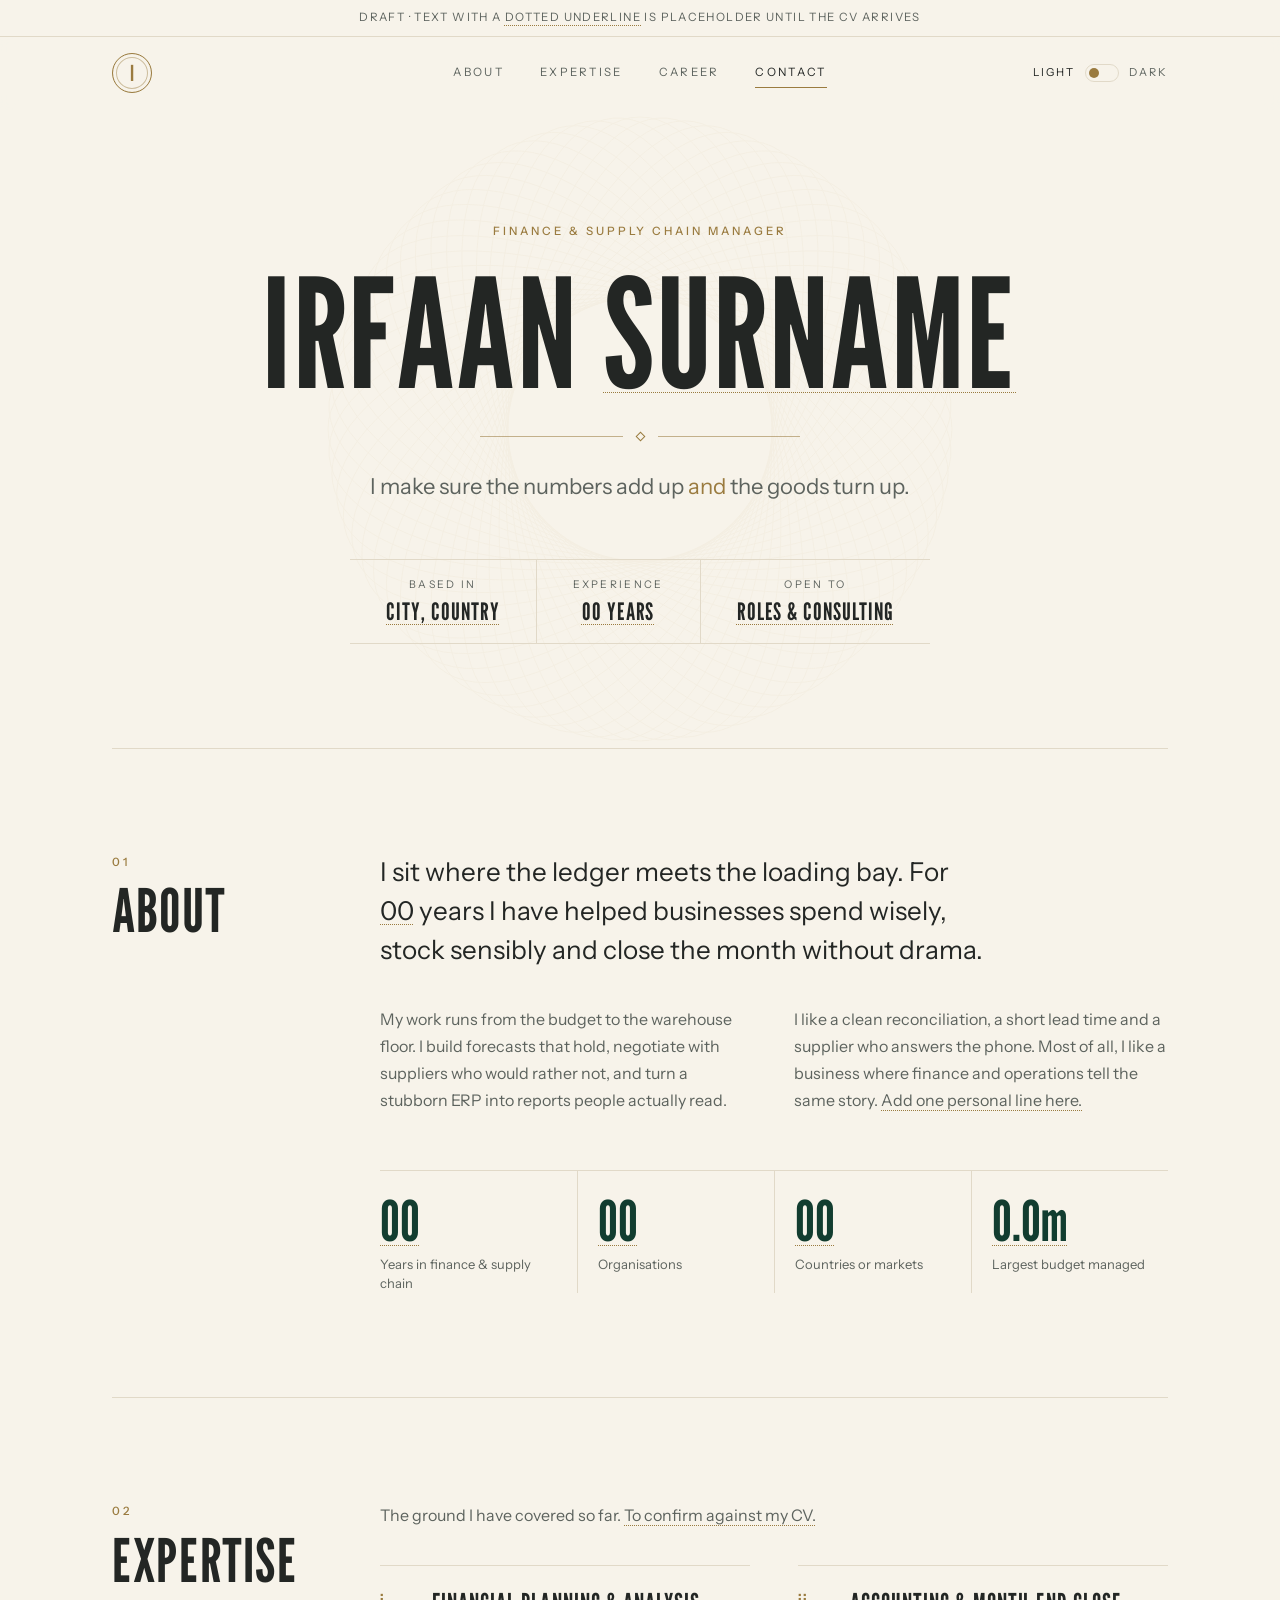
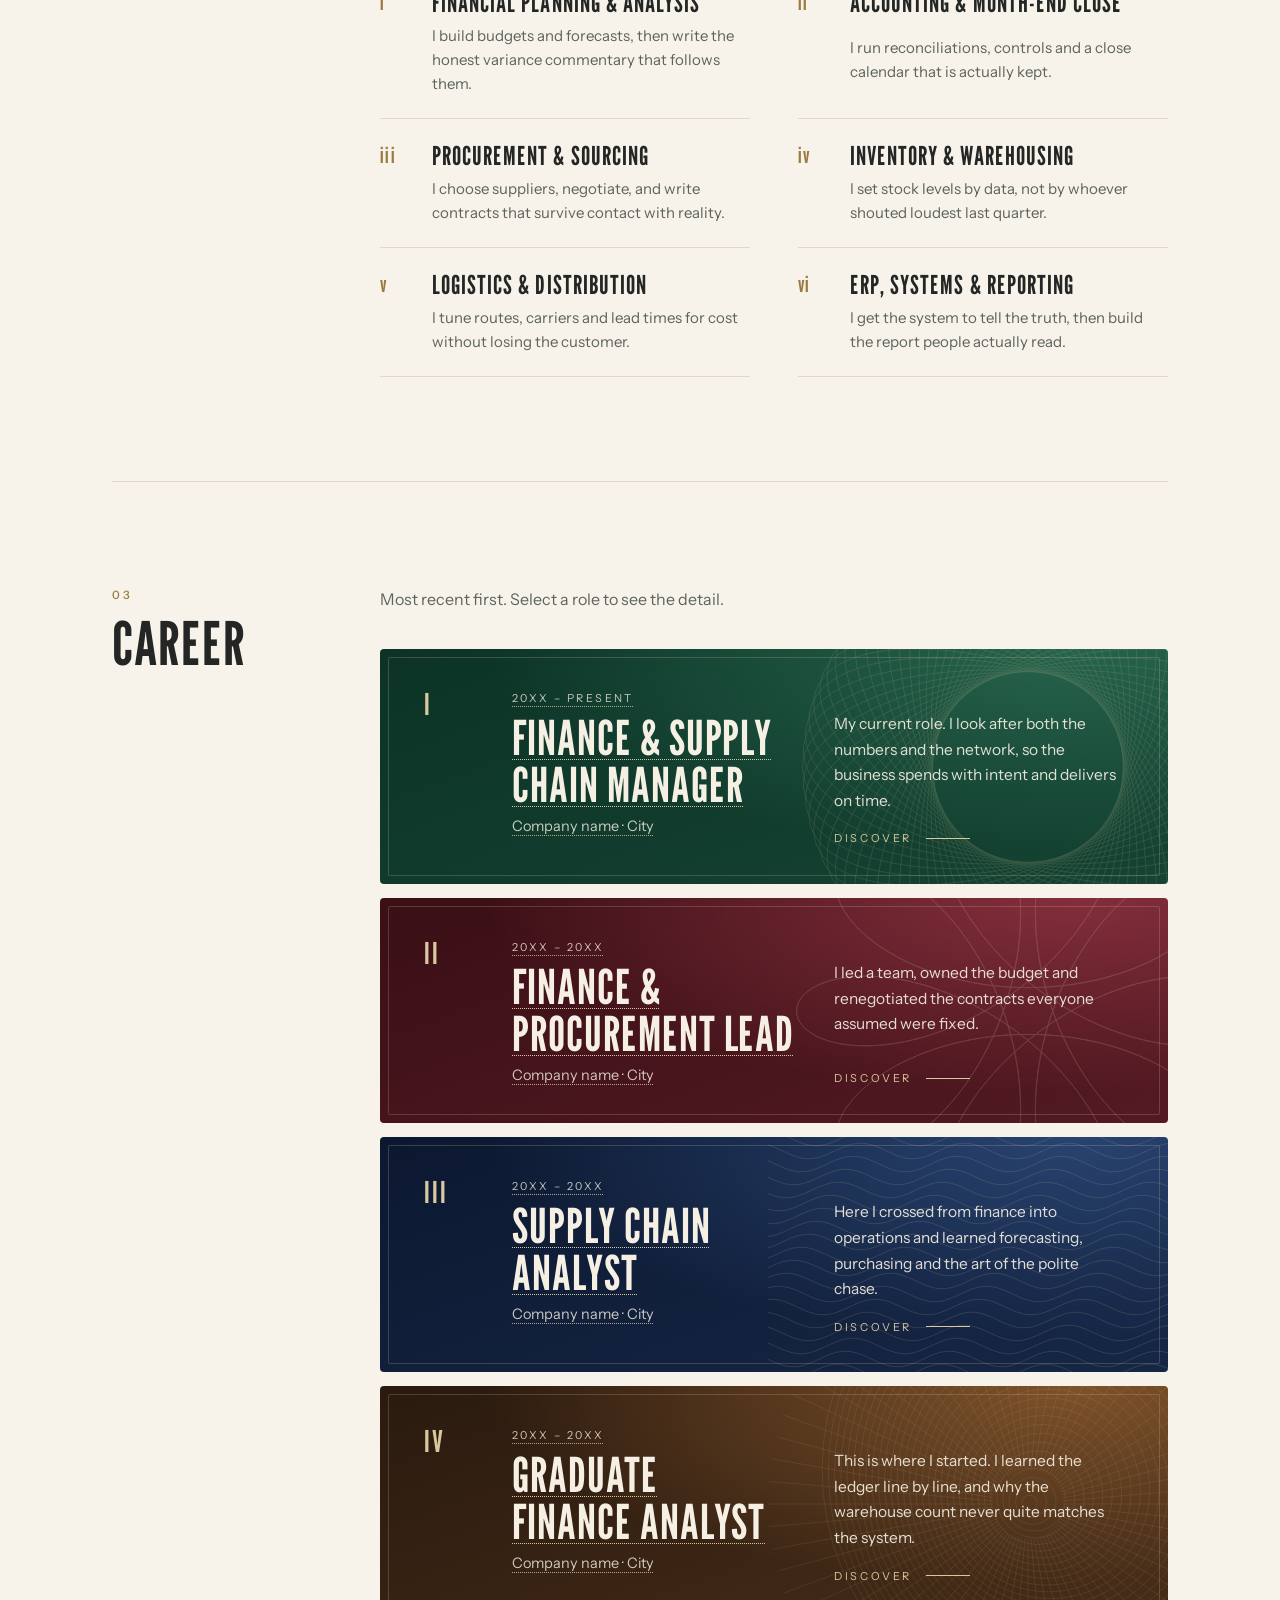
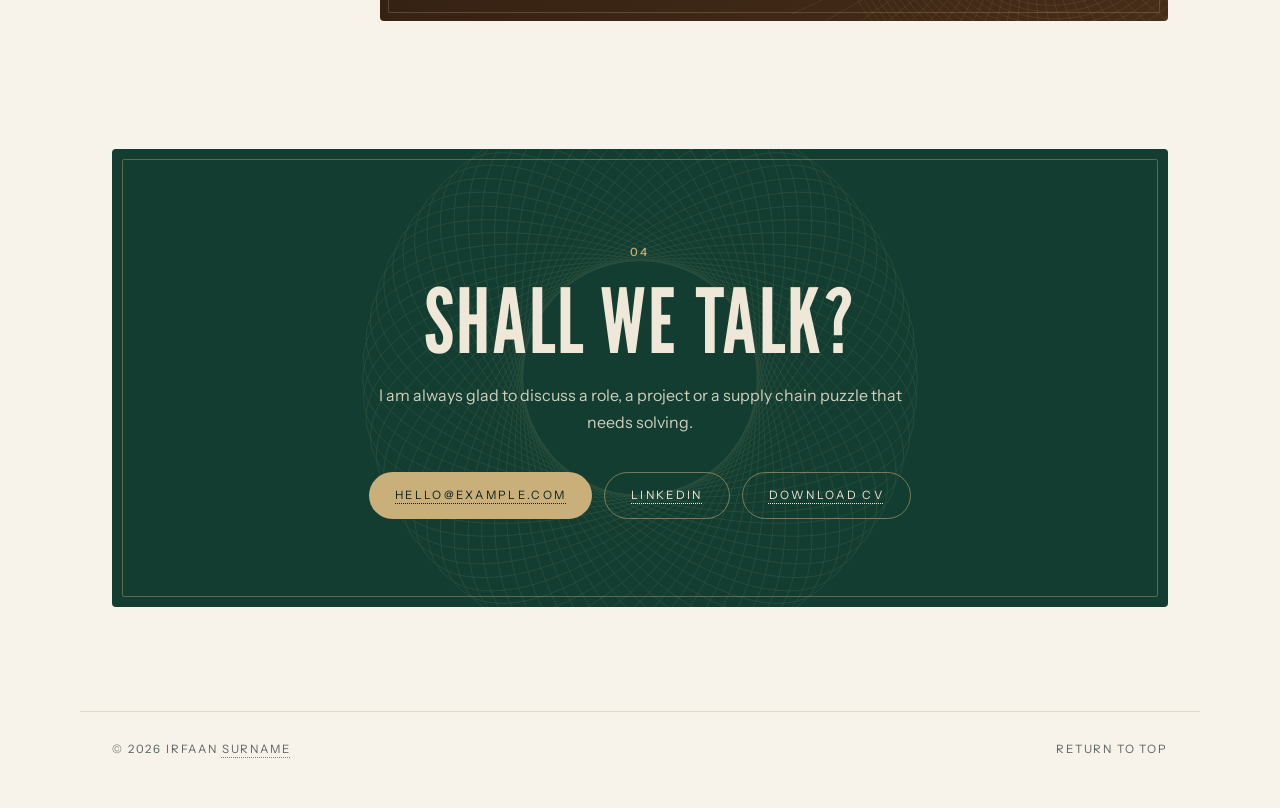
==== commit 13b0563b: "Switch display type to League Gothic Use a tall, compressed grotesque for names, headings and figure" ====
--- a/index.html
+++ b/index.html
@@ -8,7 +8,7 @@
   <link rel="icon" href="assets/favicon.svg" type="image/svg+xml">
   <link rel="preconnect" href="https://fonts.googleapis.com">
   <link rel="preconnect" href="https://fonts.gstatic.com" crossorigin>
-  <link href="https://fonts.googleapis.com/css2?family=Cormorant+Garamond:ital,wght@0,400;0,500;0,600;1,400;1,500&family=Instrument+Sans:wght@400;500;600&display=swap" rel="stylesheet">
+  <link href="https://fonts.googleapis.com/css2?family=League+Gothic&family=Instrument+Sans:wght@400;500;600&display=swap" rel="stylesheet">
   <link rel="stylesheet" href="styles.css">
   <script>
     (function () {
--- a/styles.css
+++ b/styles.css
@@ -23,7 +23,7 @@
   --card-ink: #f6f0e4;
   --card-line: #d9c79f;
 
-  --serif: "Cormorant Garamond", "Iowan Old Style", Georgia, serif;
+  --display: "League Gothic", "Helvetica Neue Condensed", "Arial Narrow", Impact, sans-serif;
   --sans: "Instrument Sans", "Segoe UI", system-ui, sans-serif;
   --wrap: 1120px;
   color-scheme: light;
@@ -86,7 +86,7 @@
 .crest-mark {
   display: grid; place-items: center; width: 40px; height: 40px; border-radius: 50%;
   border: 1px solid var(--accent); color: var(--accent);
-  font: 500 21px/1 var(--serif);
+  font: 400 22px/1 var(--display); padding-top: 1px;
   box-shadow: inset 0 0 0 3px var(--bg), inset 0 0 0 4px color-mix(in srgb, var(--accent) 45%, transparent);
 }
 .nav { display: flex; gap: 36px; }
@@ -138,14 +138,14 @@
   font-size: 11.5px; font-weight: 500; letter-spacing: .26em; text-transform: uppercase; color: var(--accent);
 }
 .hero-name {
-  font: 500 clamp(54px, 9vw, 112px)/1 var(--serif);
-  letter-spacing: .005em; margin: 22px 0 30px; text-wrap: balance;
+  font: 400 clamp(72px, 12vw, 152px)/.92 var(--display);
+  letter-spacing: .01em; text-transform: uppercase; margin: 22px 0 30px; text-wrap: balance;
 }
 .rule { display: flex; align-items: center; gap: 14px; width: min(320px, 70%); margin: 0 auto 30px; }
 .rule::before, .rule::after { content: ""; flex: 1; height: 1px; background: var(--accent); opacity: .55; }
 .rule span { width: 7px; height: 7px; transform: rotate(45deg); border: 1px solid var(--accent); }
-.hero-line { font: italic 400 clamp(22px, 2.6vw, 30px)/1.35 var(--serif); color: var(--ink-soft); text-wrap: balance; }
-.hero-line em { font-style: normal; color: var(--ink); }
+.hero-line { font: 400 clamp(18px, 1.9vw, 22px)/1.5 var(--sans); color: var(--ink-soft); text-wrap: balance; }
+.hero-line em { font-style: normal; color: var(--accent); }
 
 .facts {
   display: inline-grid; grid-template-columns: repeat(3, auto); margin: 56px 0 0;
@@ -154,7 +154,7 @@
 .facts div { padding: 16px 36px; }
 .facts div + div { border-left: 1px solid var(--line); }
 .facts dt { font-size: 10.5px; letter-spacing: .22em; text-transform: uppercase; color: var(--ink-soft); }
-.facts dd { margin: 4px 0 0; font: 500 20px/1.3 var(--serif); }
+.facts dd { margin: 4px 0 0; font: 400 24px/1.2 var(--display); letter-spacing: .04em; text-transform: uppercase; }
 
 /* ---------- sections ---------- */
 .section {
@@ -162,16 +162,16 @@
   padding: 104px 0; border-top: 1px solid var(--line);
 }
 .section-label { position: sticky; top: 110px; align-self: start; display: grid; gap: 10px; }
-.section-label h2 { font: 500 clamp(36px, 4vw, 48px)/1 var(--serif); }
+.section-label h2 { font: 400 clamp(44px, 5vw, 60px)/.95 var(--display); letter-spacing: .02em; text-transform: uppercase; }
 .section-note { color: var(--ink-soft); margin-bottom: 36px; max-width: 60ch; }
 
 /* about */
-.about-lead { font: 400 clamp(26px, 3vw, 36px)/1.3 var(--serif); max-width: 30ch; text-wrap: balance; margin-bottom: 36px; }
+.about-lead { font: 400 clamp(21px, 2.2vw, 26px)/1.5 var(--sans); color: var(--ink); max-width: 40ch; text-wrap: balance; margin-bottom: 36px; }
 .about-cols { display: grid; grid-template-columns: 1fr 1fr; gap: 40px; color: var(--ink-soft); }
 .tally { display: grid; grid-template-columns: repeat(4, 1fr); margin-top: 56px; border-top: 1px solid var(--line); }
 .tally div { padding: 22px 20px 0 0; display: grid; gap: 6px; align-content: start; }
 .tally div + div { padding-left: 20px; border-left: 1px solid var(--line); }
-.tally strong { font: 500 44px/1 var(--serif); color: var(--brand); font-variant-numeric: lining-nums tabular-nums; }
+.tally strong { font: 400 56px/1 var(--display); color: var(--brand); font-variant-numeric: lining-nums tabular-nums; }
 .tally span { font-size: 13px; color: var(--ink-soft); line-height: 1.45; }
 
 /* expertise as a menu */
@@ -181,8 +181,8 @@
   padding: 22px 0; border-top: 1px solid var(--line);
 }
 .menu li:nth-last-child(-n+2) { border-bottom: 1px solid var(--line); }
-.menu-num { grid-row: span 2; font: italic 500 18px/1.6 var(--serif); color: var(--accent); }
-.menu h3 { font: 500 23px/1.25 var(--serif); margin-bottom: 4px; }
+.menu-num { grid-row: span 2; font: 400 22px/1.35 var(--display); letter-spacing: .06em; color: var(--accent); }
+.menu h3 { font: 400 26px/1.15 var(--display); letter-spacing: .04em; text-transform: uppercase; margin-bottom: 6px; }
 .menu p { color: var(--ink-soft); font-size: 15px; line-height: 1.6; }
 
 /* ---------- career cards ---------- */
@@ -225,10 +225,10 @@
   padding: 40px 44px 36px;
 }
 .exp-toggle:focus-visible { outline: 1.5px solid var(--card-line); outline-offset: -14px; }
-.exp-num { grid-area: num; font: 500 22px/1.3 var(--serif); color: var(--card-line); letter-spacing: .06em; }
+.exp-num { grid-area: num; font: 400 30px/1 var(--display); color: var(--card-line); letter-spacing: .06em; }
 .exp-head { grid-area: head; display: grid; gap: 6px; align-content: start; }
 .exp-dates { font-size: 11px; letter-spacing: .22em; text-transform: uppercase; opacity: .78; }
-.exp-role { font: 500 clamp(28px, 3vw, 36px)/1.1 var(--serif); text-wrap: balance; }
+.exp-role { font: 400 clamp(36px, 3.8vw, 48px)/.98 var(--display); letter-spacing: .02em; text-transform: uppercase; text-wrap: balance; }
 .exp-org { font-size: 14.5px; opacity: .8; }
 .exp-summary { grid-area: summary; font-size: 15.5px; line-height: 1.65; opacity: .9; padding-top: 22px; }
 .exp-more {
@@ -258,7 +258,7 @@
 .results { display: grid; grid-template-columns: 1fr 1fr; gap: 20px; }
 .results li { padding-left: 0 !important; margin: 0 !important; display: grid; gap: 4px; }
 .results li::before { display: none; }
-.results strong { font: 500 38px/1 var(--serif); }
+.results strong { font: 400 50px/1 var(--display); letter-spacing: .02em; }
 .results span { font-size: 13.5px; opacity: .8; }
 .exp-tools { margin-top: 26px; font-size: 14px; opacity: .9; }
 .exp-tools span { font-size: 10.5px; letter-spacing: .24em; text-transform: uppercase; color: var(--card-line); margin-right: 10px; }
@@ -278,7 +278,7 @@
   background: url("assets/guilloche-rosette.svg") center / contain no-repeat; opacity: .12;
 }
 .contact-frame .section-num { color: var(--band-accent); }
-.contact-frame h2 { font: 500 clamp(40px, 5.4vw, 64px)/1.05 var(--serif); margin: 14px 0 16px; }
+.contact-frame h2 { font: 400 clamp(56px, 7vw, 96px)/.95 var(--display); letter-spacing: .02em; text-transform: uppercase; margin: 14px 0 18px; }
 .contact-frame p { max-width: 48ch; margin: 0 auto; opacity: .85; }
 .contact-links { display: flex; flex-wrap: wrap; justify-content: center; gap: 12px; margin-top: 36px; }
 .btn {
